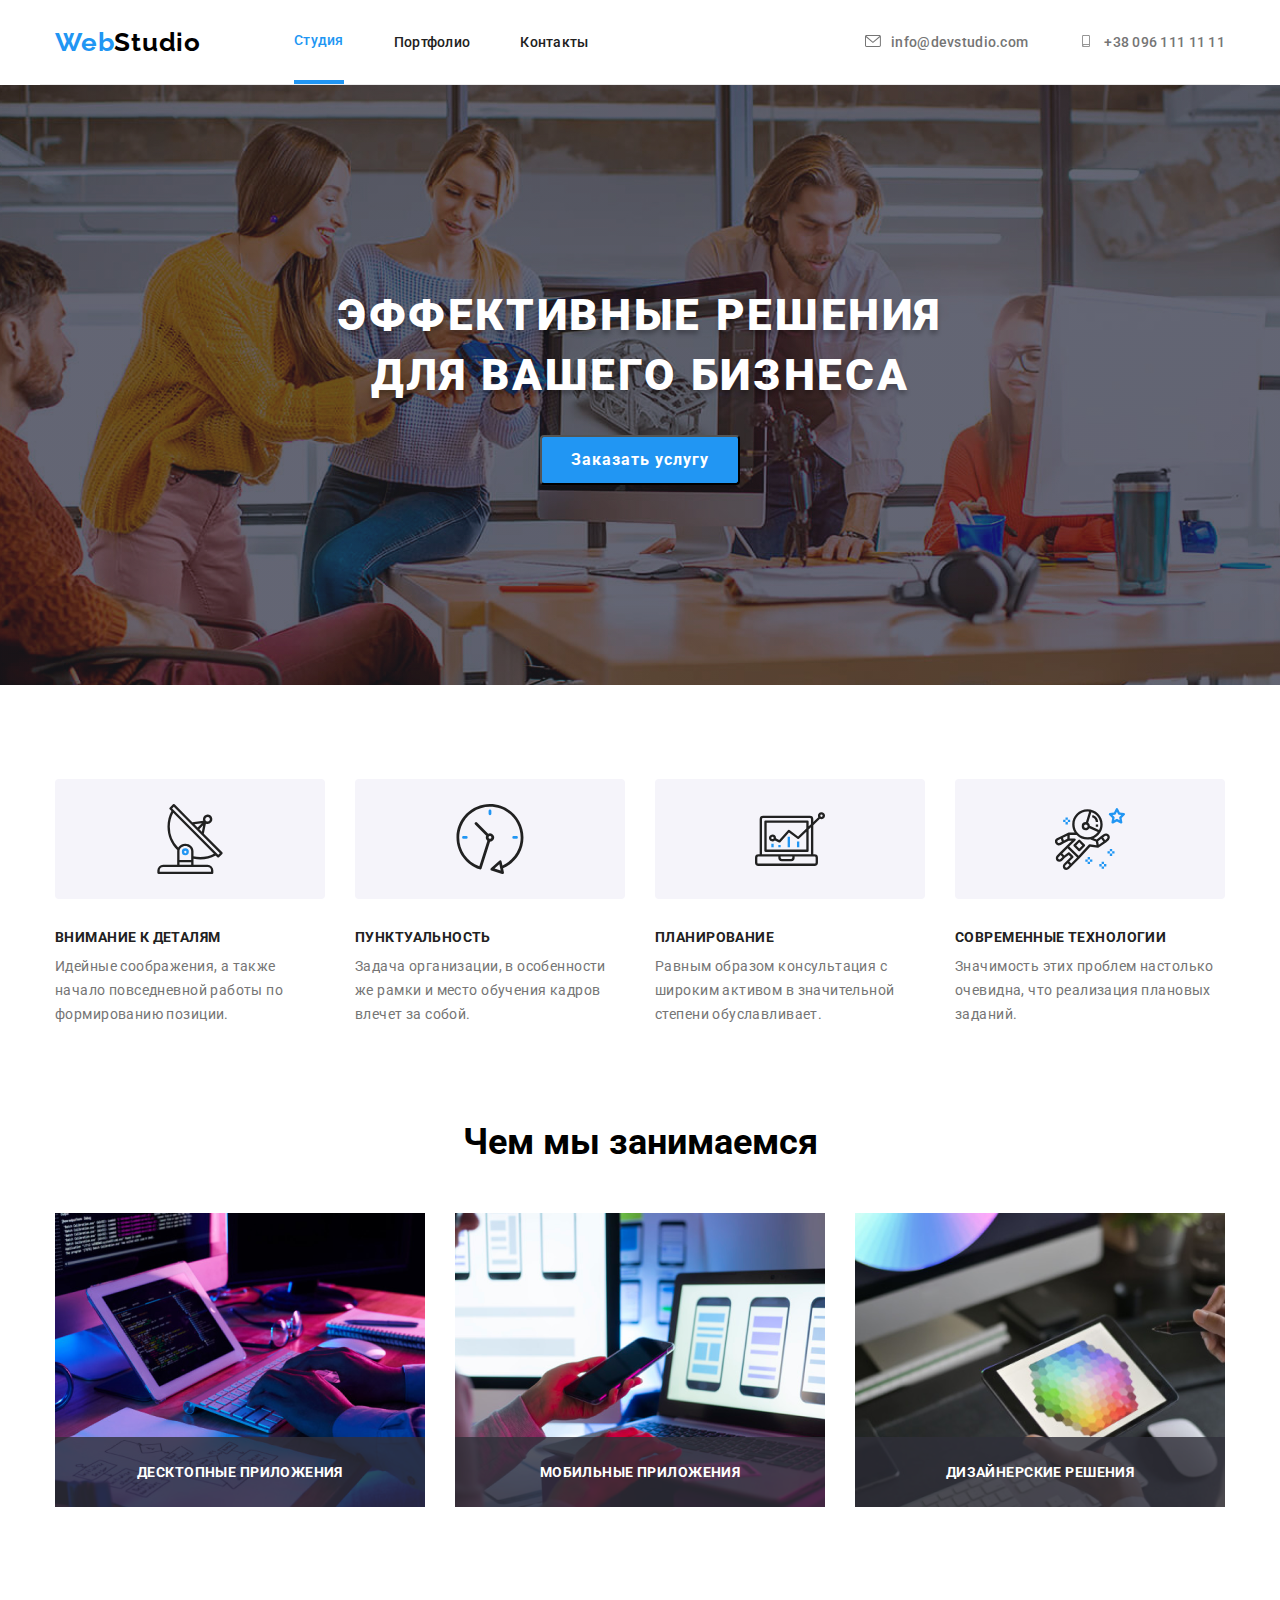
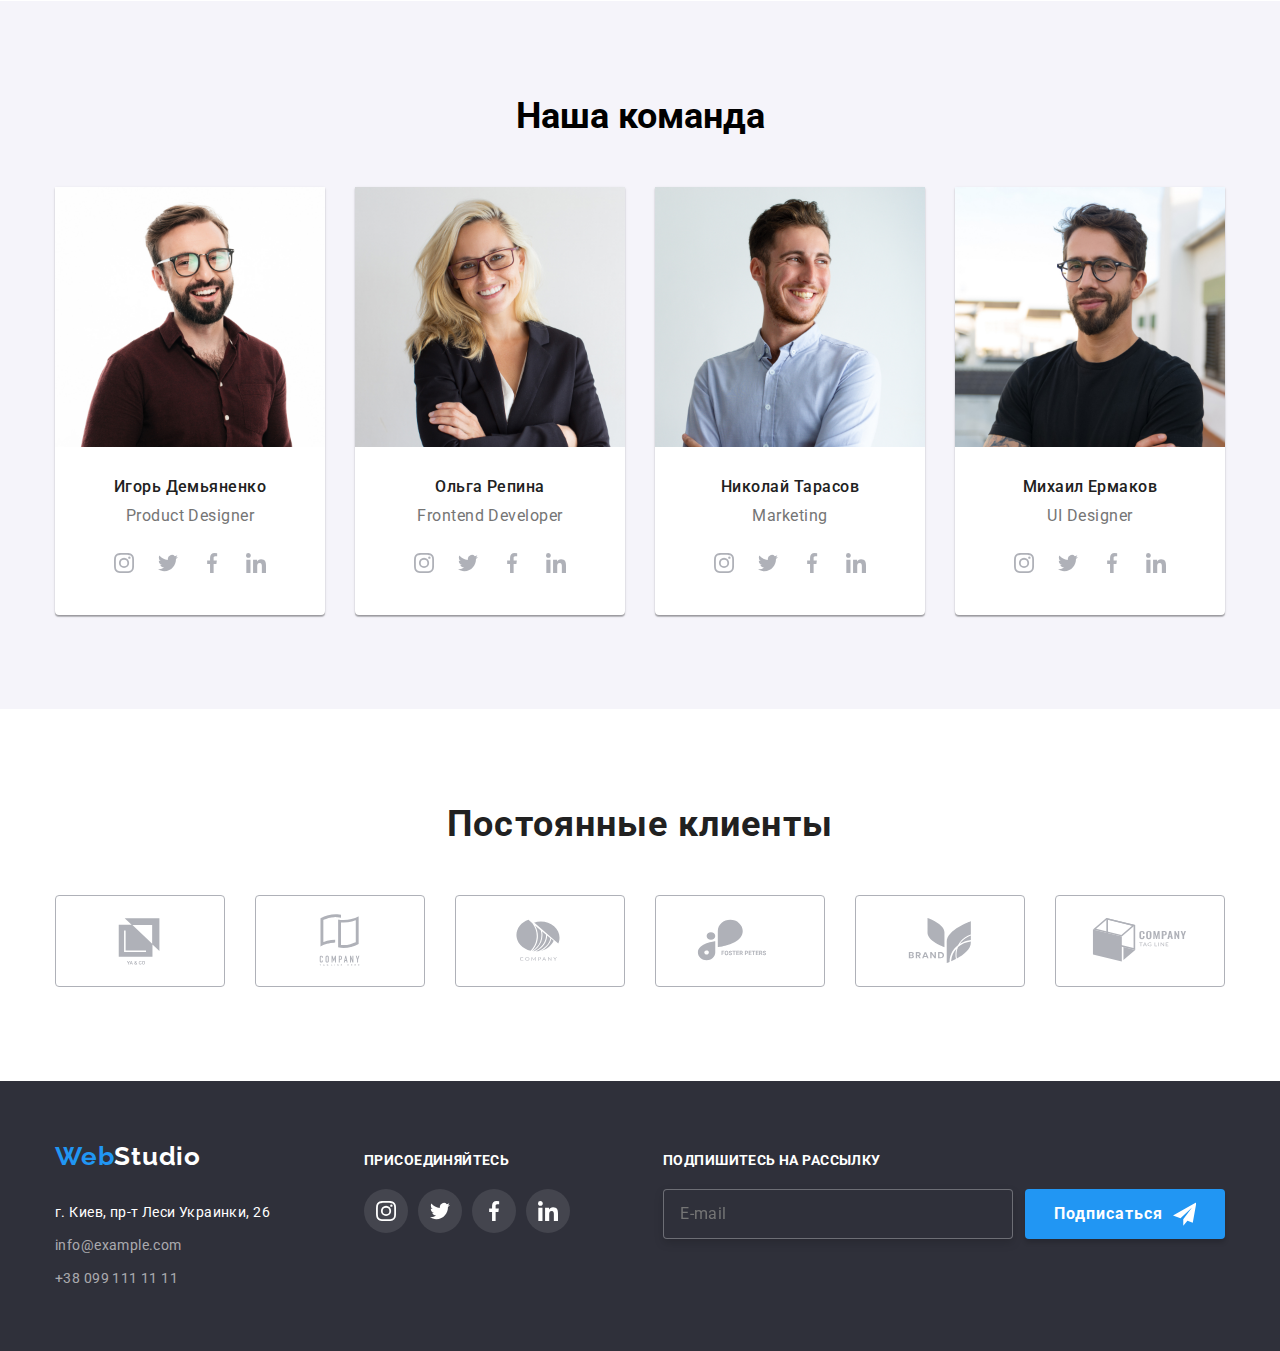
==== index.html @ b068cabe "version 0.9" ====
<!DOCTYPE html>
<html lang="en">
<head>
    <meta charset="UTF-8">
    <meta http-equiv="X-UA-Compatible" content="IE=edge">
    <meta name="viewport" content="width=device-width, initial-scale=1.0" />
    <title>Студия</title>
    <link rel="preconnect" href="https://fonts.googleapis.com">
    <link rel="preconnect" href="https://fonts.gstatic.com" crossorigin>
    <link href="https://fonts.googleapis.com/css2?family=Raleway:wght@700&display=swap" rel="stylesheet">
    <link rel="preconnect" href="https://fonts.googleapis.com">
    <link rel="preconnect" href="https://fonts.gstatic.com" crossorigin>
    <link rel="stylesheet" href="./css/normalize.css">
    <link rel="stylesheet" href="./css/main.min.css">
    <link rel="stylesheet" href="./css/main.min.css.map">
<link rel="preconnect" href="https://fonts.googleapis.com">
<link rel="preconnect" href="https://fonts.gstatic.com" crossorigin>
<link href="https://fonts.googleapis.com/css2?family=Roboto:ital,wght@0,100;0,300;0,400;0,500;0,700;0,900;1,100;1,300;1,400;1,500;1,700;1,900&display=swap" rel="stylesheet">

</head>
<body>
    <header class="header">
                        <div class="container header__container" >
                            <nav class="headermenu">
            <div class="header__logo">
                <a href="./index.html" class="header__logo-link"><span class="header__logo-text">Web</span>Studio</a>
            </div>
            
            <ul class="header__list-item" tabindex="0">
                <li class="header__item header__item-exception"><a href="./index.html" class="header__item-link header__active-page" tabindex="0">Студия</a></li>
                <li class="header__item"><a href="./portfolio.html" class="header__item-link" tabindex="0">Портфолио</a></li>
                <li class="header__item"><a href="" class="header__item-link c1 st" tabindex="0">Контакты</a></li>
            </ul>
        </nav>

        <ul class="header__contact-list">
            <li class="header__mail header__contact-list-item" tabindex="0"><a href="mailto:info@devstudio.com" class="" tabindex="0"><svg class="header__contact-list-item-icon" width="16px"
                height="12px">
                <use href="./images/icons.svg#icon-envelope"></use>
            </svg>info@devstudio.com</a></li>
            <li class="header__telephone header__contact-list-item" tabindex="0"><a href="tel:+380961111111" class="" tabindex="0"><svg class="header__contact-list-item-icon" width="16px" height="12px">
                <use href="./images/icons.svg#icon-smartphone"></use>
            </svg>+38 096 111 11 11</a></li>
        </ul>        
            </div>
    


    </header>
    <main>
        <section class="section-one marg back1">
                         <div class="container">
                        

             <h1 class="section-one__title">Эффективные решения для вашего бизнеса </h1>
            <button type="button" class="section-one__order-button" data-modal-open>Заказать услугу</button>    
            </div>
    
            </div>


        </section>

        <section class="section-two marg">
                            <div class="container">
            
            <ul class="section-two__list-benefits">
                
                <li class="section-two__list-benefits-item">
                    <div class="section-two__list-benefits-item-svg">
                                        <svg class="section-two__list-benefits-item-svg-pref-icon" width="70px" height="70px">
                        <use href="./images/icons.svg#icon-antenna"></use>
                    </svg>    
                    </div>

                    <h3 class="section-two__list-benefits-item-title">Внимание к деталям</h3>
                    <p class="section-two__list-benefits-item-text">Идейные соображения, а также начало повседневной работы по формированию позиции.</p>
                  </li>
                  <li class="section-two__list-benefits-item">
                    <div class="section-two__list-benefits-item-svg">
                                        <svg class="section-two__list-benefits-item-svg-pref-icon" width="70px" height="70px">
                        <use href="./images/icons.svg#icon-clock"></use>
                    </svg>    
                    </div>

                    <h3 class="section-two__list-benefits-item-title">Пунктуальность</h3>
                    <p class="section-two__list-benefits-item-text">
                      Задача организации, в особенности же рамки и место обучения кадров влечет за собой.
                    </p>
                  </li>
                  <li class="section-two__list-benefits-item">
                    <div class="section-two__list-benefits-item-svg">
                                        <svg class="section-two__list-benefits-item-svg-pref-icon" width="70px" height="70px">
                        <use href="./images/icons.svg#icon-diagram"></use>
                    </svg>    
                    </div>

                    <h3 class="section-two__list-benefits-item-title">Планирование</h3>
                    <p class="section-two__list-benefits-item-text">
                      Равным образом консультация с широким активом в значительной степени обуславливает.
                    </p>
                  </li>
                  <li class="section-two__list-benefits-item">
                    <div class="section-two__list-benefits-item-svg">
                                        <svg class="section-two__list-benefits-item-svg-pref-icon" width="70px" height="70px">
                        <use href="./images/icons.svg#icon-astronaut"></use>
                    </svg>    
                    </div>

                    <h3 class="section-two__list-benefits-item-title">Современные технологии</h3>
                    <p class="section-two__list-benefits-item-text">Значимость этих проблем настолько очевидна, что реализация плановых заданий.</p>
                  </li>
            </ul>    
            </div>
                
            </div>

        </section>
        <section class="section-three marg what-we-do">
                         <div class="container">
                         
       <h2 class="section-three__title">Чем мы занимаемся</h2>
                   
             <ul class="section-three__list-image">
                <li class="section-three__list-image-item">
                <img src="images/img7.png" alt="написание кода" class="section-three__list-image-item-image">
                <p class="section-three__list-image-item-signature">Десктопные приложения</p>
                </li>
                <li class="section-three__list-image-item">
                    <img src="images/img3.png" alt="разработка дизайна мобильных приложений" class="section-three__list-image-item-image">
                <p class="section-three__list-image-item-signature">МОБИЛЬНЫЕ ПРИЛОЖЕНИЯ</p>
                </li>
                <li class="section-three__list-image-item">
                    <img src="images/img1.png" alt="работа с изображением" class="section-three__list-image-item-image">
                    <p class="section-three__list-image-item-signature">ДИЗАЙНЕРСКИЕ РЕШЕНИЯ</p>
                </li>
            </ul>   
            </div>
            
    </div>   
            </div>
   

        </section>


        <section class="section-four marg">
                         <div class="container">
                         
            <h2>Наша команда</h2>
            <ul class="section-four__team-list">
            <li class="section-four__team-list-item">
                <div class="section-four__team-list-item-card">
<img src="images/img6.jpg" alt="Игорь Демьяненко" width="270"><h3 class="isk section-four__team-list-item-card-name">Игорь Демьяненко</h3><p class="section-four__team-list-item-card-text">Product Designer</p><div class="section-four__team-list-item-card-social-links">
                <ul class="section-four__team-list-item-card-links">
                    <li class="section-four__team-list-item-card-links-svg">
                        <a class="sli" href="">
                            <svg class="section-four__team-list-item-card-links-icon" width="20px" height="20px">
                                <use href="./images/icons.svg#icon-insta"> </use>
                            </svg>
                        </a>
                    </li>
                    <li class="section-four__team-list-item-card-links-svg">
                        <a class="sli" href=""><svg class="section-four__team-list-item-card-links-icon" width="20px" height="20px">
                                <use href="./images/icons.svg#icon-twitter"> </use>
                            </svg></a>
                    </li>
                    <li class="section-four__team-list-item-card-links-svg">
                        <a class="sli" href=""><svg class="section-four__team-list-item-card-links-icon" width="20px" height="20px">
                                <use href="./images/icons.svg#icon-fb"> </use>
                            </svg></a>
                    </li>
                    <li class="section-four__team-list-item-card-links-svg">
                        <a class="sli" href=""><svg class="section-four__team-list-item-card-links-icon" width="20px" height="20px">
                                <use href="./images/icons.svg#icon-linkd"> </use>
                            </svg></a>
                    </li>
                </ul>
            </div>
                </div>
                </li>
           
               <div class="class1">
                <div class="section-four__team-list-item-card">
                 <li class="section-four__team-list-item">
                    <img src="images/img2.jpg" alt="Ольга Репина" width="270">
                    <h3 class="isk section-four__team-list-item-card-name">Ольга Репина</h3>
                    <p class="section-four__team-list-item-card-text">Frontend Developer</p>
                    <div class="section-four__team-list-item-card-social-links">
                <ul class="section-four__team-list-item-card-links">
                    <li class="section-four__team-list-item-card-links-svg">
                        <a class="sli" href="">
                            <svg class="section-four__team-list-item-card-links-icon" width="20px" height="20px">
                                <use href="./images/icons.svg#icon-insta"> </use>
                            </svg>
                        </a>
                    </li>
                    <li class="section-four__team-list-item-card-links-svg">
                        <a class="sli" href=""><svg class="section-four__team-list-item-card-links-icon" width="20px" height="20px">
                                <use href="./images/icons.svg#icon-twitter"> </use>
                            </svg></a>
                    </li>
                    <li class="section-four__team-list-item-card-links-svg">
                        <a class="sli" href=""><svg class="section-four__team-list-item-card-links-icon" width="20px" height="20px">
                                <use href="./images/icons.svg#icon-fb"> </use>
                            </svg></a>
                    </li>
                    <li class="section-four__team-list-item-card-links-svg">
                        <a class="sli" href=""><svg class="section-four__team-list-item-card-links-icon" width="20px" height="20px">
                                <use href="./images/icons.svg#icon-linkd"> </use>
                            </svg></a>
                    </li>
                </ul>
            </div>
               </div>
               </div>
                
                 </li>
            <li class="section-four__team-list-item">
                <div class="section-four__team-list-item-card">
                <img src="images/img4.jpg" alt="Николай Тарасов" width="270"><h3 class="isk section-four__team-list-item-card-name">Николай Тарасов</h3><p class="section-four__team-list-item-card-text">Marketing</p><div class="section-four__team-list-item-card-social-links">
                <ul class="section-four__team-list-item-card-links">
                    <li class="section-four__team-list-item-card-links-svg">
                        <a class="sli" href="">
                            <svg class="section-four__team-list-item-card-links-icon" width="20px" height="20px">
                                <use href="./images/icons.svg#icon-insta"> </use>
                            </svg>
                        </a>
                    </li>
                    <li class="section-four__team-list-item-card-links-svg">
                        <a class="sli" href=""><svg class="section-four__team-list-item-card-links-icon" width="20px" height="20px">
                                <use href="./images/icons.svg#icon-twitter"> </use>
                            </svg></a>
                    </li>
                    <li class="section-four__team-list-item-card-links-svg">
                        <a class="sli" href=""><svg class="section-four__team-list-item-card-links-icon" width="20px" height="20px">
                                <use href="./images/icons.svg#icon-fb"> </use>
                            </svg></a>
                    </li>
                    <li class="section-four__team-list-item-card-links-svg">
                        <a class="sli" href=""><svg class="section-four__team-list-item-card-links-icon" width="20px" height="20px">
                                <use href="./images/icons.svg#icon-linkd"> </use>
                            </svg></a>
                    </li>
                </ul>
            </div>    
                </div>
                </li>
            <li class="section-four__team-list-item">
                <div class="section-four__team-list-item-card">
<img src="images/img5.jpg" alt="Михаил Ермаков" width="270"><h3 class="isk section-four__team-list-item-card-name">Михаил Ермаков</h3><p class="section-four__team-list-item-card-text">UI Designer</p><div class="section-four__team-list-item-card-social-links">
                <ul class="section-four__team-list-item-card-links">
                    <li class="section-four__team-list-item-card-links-svg">
                        <a class="sli" href="">
                            <svg class="section-four__team-list-item-card-links-icon" width="20px" height="20px">
                                <use href="./images/icons.svg#icon-insta"> </use>
                            </svg>
                        </a>
                    </li>
                    <li class="section-four__team-list-item-card-links-svg">
                        <a class="sli" href="" ><svg class="section-four__team-list-item-card-links-icon" width="20px" height="20px">
                                <use href="./images/icons.svg#icon-twitter"> </use>
                            </svg></a>
                    </li>
                    <li class="section-four__team-list-item-card-links-svg">
                        <a class="sli" href=""><svg class="section-four__team-list-item-card-links-icon" width="20px" height="20px">
                                <use href="./images/icons.svg#icon-fb"> </use>
                            </svg></a>
                    </li>
                    <li class="section-four__team-list-item-card-links-svg">
                        <a class="sli" href=""><svg class="section-four__team-list-item-card-links-icon" width="20px" height="20px">
                                <use href="./images/icons.svg#icon-linkd"> </use>
                            </svg></a>
                    </li>
                </ul>
            </div></li> 
            </ul>    
            </div>
               
                </div>
                
            </div>
   

        </section>

        <section class="section-five marg">
            <div class="container">
                <h2 class="section-five__title">Постоянные клиенты</h2>
                
                <ul class="section-five__clients-list">
                    <li class="section-five__clients-list-item">
                        <a class="section-five__clients-list-item-company-link" href=""><svg class="section-five__clients-list-item-company-link-icon-client" width="106px" height="60px">
                                <use href="./images/icons.svg#icon-client-1"></use>
                            </svg></a>
                    </li>
                    <li class="section-five__clients-list-item">
                        <a class="section-five__clients-list-item-company-link" href=""><svg class="section-five__clients-list-item-company-link-icon-client" width="106px" height="60px">
                                <use href="./images/icons.svg#icon-client-2"></use>
                            </svg></a>
                    </li>
                    <li class="section-five__clients-list-item">
                        <a class="section-five__clients-list-item-company-link" href=""><svg class="section-five__clients-list-item-company-link-icon-client" width="106px" height="60px">
                                <use href="./images/icons.svg#icon-client-3"></use>
                            </svg></a>
                    </li>
                    <li class="section-five__clients-list-item">
                        <a class="section-five__clients-list-item-company-link" href=""><svg class="section-five__clients-list-item-company-link-icon-client" width="106px" height="60px">
                                <use href="./images/icons.svg#icon-client-4"></use>
                            </svg></a>
                    </li>
                    <li class="section-five__clients-list-item">
                        <a class="section-five__clients-list-item-company-link" href=""><svg class="section-five__clients-list-item-company-link-icon-client" width="106px" height="60px">
                                <use href="./images/icons.svg#icon-client-5"></use>
                            </svg></a>
                    </li>
                    <li class="section-five__clients-list-item">
                        <a class="section-five__clients-list-item-company-link" href=""><svg class="section-five__clients-list-item-company-link-icon-client" width="106px" height="60px">
                                <use href="./images/icons.svg#icon-client-6"></use>
                            </svg></a>
                    </li>
                </ul>
            </div>
   
                </div>
                
        </section>
        
    </main>

    <footer class="footer">
        
        <div  class="container fk1">
            <div class="footer__all-content">
              
              
                    <div class="footer__content">
                        <div class="footer__level-controller">
                         <div>
                         <a href="./index.html" class="footer__logo-link"><span class="footer__logo-text">Web</span><span class="footer__logo-text-two-partition">Studio</span></a>
        <address class="footer__contacts">
                 <p class="footer__contacts-location">г. Киев, пр-т Леси Украинки, 26</p>
        <a href="mailto:info@example.com" class="footer__contacts-link">info@example.com</a>
        <a href="tel:+38 099 111 11 11" class="footer__contacts-link">+38 099 111 11 11</a>   
        </address>      
                        </div>
                 
                   
                     <div class="footer__social">
                <h2 class="footer__social-title">присоединяйтесь</h2>
                <ul class="footer__social-links">
                    <li class="footer__social-links-item">
                        <a class="footer__social-links-item-link" href="">
                            <svg class="footer__social-links-item-link-icon" width="20px" height="20px">
                                <use href="./images/icons.svg#icon-insta"> </use>
                            </svg>
                        </a>
                    </li>
                    <li class="footer__social-links-item">
                        <a class="footer__social-links-item-link" href=""><svg class="footer__social-links-item-link-icon" width="20px" height="20px">
                                <use href="./images/icons.svg#icon-twitter"> </use>
                            </svg></a>
                    </li>
                    <li class="footer__social-links-item">
                        <a class="footer__social-links-item-link" href=""><svg class="footer__social-links-item-link-icon" width="20px" height="20px">
                                <use href="./images/icons.svg#icon-fb"> </use>
                            </svg></a>
                    </li>
                    <li class="footer__social-links-item">
                        <a class="footer__social-links-item-link" href=""><svg class="footer__social-links-item-link-icon" width="20px" height="20px">
                                <use href="./images/icons.svg#icon-linkd"> </use>
                            </svg></a>
                    </li>
                </ul>   
                        </div>
                        
            </div>
           
                
                            
            </div>    
            </div>

            
        
            <div class="footer__subscribe">
                <h2 class="footer__subscribe-title">Подпишитесь на рассылку</h2>
                <ul>
                    <li class="footer__subscribe-item">
                        <form class="footer__subscribe-item-form">
                            <label class="footer__subscribe-item-label" for="subscribe-e-mail"></label>
                            <input class="footer__subscribe-item-input" type="email" name="subscribe-e-mail" id="subscribe-e-mail"
                                placeholder="E-mail">
                            <button class="footer__subscribe-item-button" type="submit">Подписаться
                                <svg class="footer__subscribe-item-button-svg"><use href="./images/icons.svg#icon-send"> </use> </svg>
                            </button>
                        </form>
                    </li>
                </ul>
            </div>
        </div>
    </footer>
        </div>    

    </footer>

    <div class="backdrop is-hidden" data-modal>
        <div class="modal">
            <button class="modal__close-button" type="button" data-modal-close>
            <div class="modal_circle">            
                   <svg class="modal__close-button-svg"><use href="./images/icons.svg#icon-close"></use></svg>
            </div></button>
            <h2 class="modal__title">Оставьте свои данные, мы вам перезвоним</h2>
            <form class="modal__form" autocomplete="on">
                <div class="modal__form-field">
                    <label for="name" class="modal__form-field-form-label">Имя</label>
                    <div class="modal__position">
                        <input type="text" id="name" class="modal__form-field-form-input">
                        <svg class="modal__form-field-icon" width="18px" height="18px">
                            <use href="./images/icons.svg#icon-person"></use>
                        </svg>
                    </div>
                </div>
                <div class="modal__form-field">
                    <label for="tel" class="modal__form-field-form-label">Телефон</label>
                    <div class="modal__position">
                        <input type="tel" id="tel" class="modal__form-field-form-input">
                        <svg class="modal__form-field-icon" width="18px" height="18px">
                            <use href="./images/icons.svg#icon-phone"></use>
                        </svg>
                    </div>
                </div>
                <div class="modal__form-field">
                    <label for="email" class="modal__form-field-form-label">Почта</label>
                    <div class="modal__position">
                        <input type="email" id="email" class="modal__form-field-form-input">
                        <svg class="modal__form-field-icon" width="18px" height="18px">
                            <use href="./images/icons.svg#icon-email"></use>
                        </svg>
                    </div>
                </div>
                <div class="modal__form-textarea">
                    <label for="comment" class="modal__form-field-form-label">Комментарий</label>
                    <textarea class="textarea-input" name="comment" id="comment" placeholder="Введите текст"></textarea>
                </div>
                <div class="modal__form-textarea-policy">
                    <label for="policy" class="modal__form-textarea-policy-input">
                        <div class="modal__form-textarea-check-control">
                            <input type="checkbox" id="policy" class="modal__form-textarea-checkbox">
                            <svg width="16" height="15" class="modal__form-textarea-policy-icon" aria-hidden="true">
                                <use href="./images/icons.svg#icon-check"></use>
                            </svg>
                        </div>
                        <p class="modal__terms">Соглашаюсь с рассылкой и принимаю <a class="modal__terms-link" href="">Условия
                                договора</a></p>
                    </label>
                    
                </div>
                <button class="modal__button-submit" type="submit">Отправить</button>
            </form>
        </div>
    </div>
    <script src="./js/modal.js"></script>
</body>
</html>
---- css/main.min.css ----
html{box-sizing:border-box}*{box-sizing:inherit}*::after,*::before{box-sizing:inherit}h1,h2,h3,h4,h5,h6,p{margin:0}ul{list-style:none;padding-left:0;margin:0}a{text-decoration:none;color:inherit}img{display:block;max-width:100%;height:auto}address{font-style:normal}:root{--bg-body:#fff;--font-title:#212121;--accent:#2196f3;--font-p:#757575;--header-border:#ececec;--bg-order:#c4c4c4;--font-order:#fff;--font-active-button:#fff;--bg-hover-buton-order:#188ce8;--bg-our-team:#f5f4fa;--bg-footer:#2f303a;--footer-text:#fff;--footer-contacts:rgba(255, 255, 255, 0.6);--bg-button:#f5f4fa;--border-card:#eeeeee;--social-icon:#afb1b8;--backdrop:rgba(0, 0, 0, 0.2);--card-overlay:rgba(33, 150, 243, 0.9);--border-input:rgba(33, 33, 33, 0.2)}:root{--bg-body:#fff;--font-title:#212121;--accent:#2196f3;--font-p:#757575;--header-border:#ececec;--bg-order:#c4c4c4;--font-order:#fff;--font-active-button:#fff;--bg-hover-buton-order:#188ce8;--bg-our-team:#f5f4fa;--bg-footer:#2f303a;--footer-text:#fff;--footer-contacts:rgba(255, 255, 255, 0.6);--bg-button:#f5f4fa;--border-card:#eeeeee;--social-icon:#afb1b8}.header__item{font-family:"Roboto";font-style:normal;font-weight:500;font-size:14px;line-height:1.143;letter-spacing:.02em;color:#212121;text-decoration:none}.header__logo-text,.footer__logo-text{font-family:"Raleway";font-style:normal;font-weight:700;font-size:26px;line-height:1.192;letter-spacing:.03em;color:#2196f3;text-decoration:none}.header__item-link,.header__list-item{font-family:"Roboto";font-style:normal;font-weight:500;font-size:14px;line-height:1.143;letter-spacing:.02em;color:#212121;text-decoration:none;display:flex;justify-content:space-between;margin:0;padding:0;transition:color 250ms cubic-bezier(0.4, 0, 0.2, 1)}.header__item-link:hover,.header__item-link:hover,.header__item-link .-link:focus,.header__list-item:hover,.header__list-item:hover,.header__list-item .-link:focus{font-family:"Roboto";font-style:normal;font-weight:500;font-size:14px;line-height:1.143;letter-spacing:.02em;color:#2196f3}.header__mail{font-family:"Roboto";font-style:normal;font-weight:500;font-size:14px;line-height:1.143;letter-spacing:.02em;color:#757575;transition:color 250ms cubic-bezier(0.4, 0, 0.2, 1)}.header__mail:hover,.header__mail:focus{font-family:"Roboto";font-style:normal;font-weight:500;font-size:14px;line-height:16px;letter-spacing:.02em;color:#2196f3;fill:#2196f3}.header__telephone{font-family:"Roboto";font-style:normal;font-weight:500;font-size:14px;line-height:1.143;letter-spacing:.02em;color:#757575;transition:color 250ms cubic-bezier(0.4, 0, 0.2, 1)}.header__telephone:hover,.header__telephone:focus{font-family:"Roboto";font-style:normal;font-weight:500;font-size:14px;line-height:16px;letter-spacing:.02em;color:#2196f3;fill:#2196f3}.header__mail:hover,.header__mail:focus{font-family:"Roboto";font-style:normal;font-weight:500;font-size:14px;line-height:1.143;letter-spacing:.02em;color:#2196f3;fill:#2196f3}.header__telephone:hover{font-family:"Roboto";font-style:normal;font-weight:500;font-size:14px;line-height:1.143;letter-spacing:.02em;color:#2196f3;fill:#2196f3}.header__mail:hover .header__contact-list-item-icon,.header__telephone:hover .header__contact-list-item-icon,.header__mail:focus .header__contact-list-item-icon{fill:#2196f3}.header__telephone:focus{font-family:"Roboto";font-style:normal;font-weight:500;font-size:14px;line-height:1.143;letter-spacing:.02em;color:#2196f3;fill:#2196f3}.header__telephone:focus .header__contact-list-item-icon{fill:#2196f3}.header__contact-list-item{font-family:"Roboto";font-style:normal;font-weight:500;font-size:14px;line-height:1.143;letter-spacing:.02em;color:#757575;text-decoration:none;transition:color 250ms cubic-bezier(0.4, 0, 0.2, 1)}.header__contact-list-item:hover,.header__contact-list-item:focus{font-family:"Roboto";font-style:normal;font-weight:500;font-size:14px;line-height:16px;letter-spacing:.02em;color:#2196f3}.header__logo{display:inline}.header__logo-link,.footer__logo-link{color:#000;text-decoration:none;font-family:"Raleway";font-style:normal;font-weight:700;font-size:26px;line-height:1.19;letter-spacing:.03em;margin-right:93px}.header__logo,nav{display:flex;align-items:center}header{margin:0 auto}.header__item:not(.header__item-exception),.header__contact-list-item:not(.header__mail){margin-left:50px}.header__contact-list{display:flex;flex-direction:row}.header__container{display:flex;align-items:center;border-bottom:solid 1px #ececec}.header__contact-list-item-icon{margin-right:10px;fill:var(--font-p)}.borderheader{border-bottom:1px solid #ececec}.header__active-page{color:#2196f3;border-bottom:4px solid #2196f3}.header__active-page::after{border-bottom:4px solid #2196f3}.header__list-item .header__item-link{display:block;padding-bottom:32px;padding-top:32px}.section-one__title{font-family:"Roboto";font-style:normal;font-weight:900;font-size:44px;line-height:1.364;text-align:center;letter-spacing:.06em;text-transform:uppercase;color:#fff;text-shadow:0px 4px 4px rgba(0,0,0,.25);width:696px}.section-one__order-button{background:#2196f3;box-shadow:0px 4px 4px rgba(0,0,0,.15);border-radius:4px;font-family:"Roboto";font-style:normal;font-weight:700;font-size:16px;line-height:1.875;width:200px;height:50px;text-align:center;align-items:center;letter-spacing:.06em;color:#fff;flex-direction:row}.section-one{align-items:center;text-align:center}.section-one{display:flex;flex-direction:column;justify-content:center}.section-one{padding-top:200px;padding-bottom:200px}.section-one{margin-left:auto;margin-right:auto}.section-one__title{margin-bottom:30px}.section-two__list-benefits-item-text{font-family:"Roboto";font-style:normal;font-weight:400;font-size:14px;line-height:1.714;letter-spacing:.03em;color:#757575;padding-top:10px}.section-two__list-benefits{display:flex}.section-two__list-benefits-item-title{font-family:"Roboto";font-style:normal;font-weight:700;font-size:14px;line-height:16px;letter-spacing:.03em;text-transform:uppercase;color:#212121}.section-two{margin:0;padding-top:94px}.section-two__list-benefits-item-svg{display:flex;justify-content:center;align-items:center;width:270px;height:120px;margin-bottom:30px;background:#f5f4fa;border-radius:4px}.section-two__list-benefits-item{padding-right:30px}.section-three__list-image{display:flex;flex-direction:row;justify-content:center}.section-three__list-image-item{position:relative}.section-three__list-image{gap:30px}.what-we-do .section-three__list-image-item-signature{width:100%;position:absolute;left:0;bottom:0px;padding-top:27px;padding-bottom:27px;font-weight:700;letter-spacing:.03em;text-transform:uppercase;color:var(--bg-body);background:rgba(47,48,58,.8);font-family:"Roboto";font-style:normal;font-weight:700;font-size:14px;line-height:16px;text-align:center;letter-spacing:.03em;text-transform:uppercase;color:#fff}.section-four__team-list-item-card-text{font-family:"Roboto";font-style:normal;font-weight:400;font-size:16px;line-height:1.1875;letter-spacing:.03em;color:#757575}.section-four__team-list-item-card-text{text-align:center}.section-four__team-list{display:flex;flex-direction:row;justify-content:space-between}.section-four__team-list-item-card-social-links{padding-left:32px;padding-right:32px;margin-left:auto;margin-right:auto;padding-bottom:30px}.section-four__team-list-item-card-social-links .section-four__team-list-item-card-links{display:flex;padding:0;justify-content:center}.section-four__team-list-item-card-social-links .svg:not(:last-child){margin-right:10px}.sli{display:flex;justify-content:center;align-items:center;width:44px;height:44px;fill:#afb1b8;transition:background-color 250ms cubic-bezier(0.4, 0, 0.2, 1),border-radius 250ms cubic-bezier(0.4, 0, 0.2, 1)}.sli:hover,.sli:focus{border-radius:50%;background-color:var(--accent)}.sli:hover .section-four__team-list-item-card-links-icon,.sli:focus .section-four__team-list-item-card-links-icon{fill:var(--bg-body);transition:fill 250ms cubic-bezier(0.4, 0, 0.2, 1),border 250ms cubic-bezier(0.4, 0, 0.2, 1)}.footer__social-links-item-link{display:flex;justify-content:center;align-items:center;width:44px;height:44px;border:0;border-radius:50%;background-color:rgba(255,255,255,.1);display:flex;justify-content:center;align-items:center;width:44px;height:44px;border:0;border-radius:50%;background-color:rgba(255,255,255,.1);transition:background-color 250ms cubic-bezier(0.4, 0, 0.2, 1)}.footer__social-links-item-link .section-four__team-list-item-card-links-icon{fill:var(--footer-text)}.section-four__team-list-item-card{background:#fff;box-shadow:0px 1px 3px rgba(0,0,0,.12),0px 1px 1px rgba(0,0,0,.14),0px 2px 1px rgba(0,0,0,.2);border-radius:0px 0px 4px 4px}.section-four__team-list-item-card-text{padding-top:10px;padding-bottom:16px}.section-four__team-list-item-card-name{padding-top:30px}.section-four{background:#f5f4fa}.section-four{padding-top:94px;padding-bottom:94px}.footer__subscribe-item-button{display:flex;align-items:center;justify-content:center;height:50px;padding:10px 29px;border:0;box-shadow:0px 4px 4px rgba(0,0,0,.15);border-radius:4px;background-color:var(--accent);color:var(--footer-text);font-weight:700;font-size:16px;line-height:1.88;text-align:center;letter-spacing:.06em;font-family:"Roboto";font-style:normal;font-weight:700;font-size:16px;line-height:30px;width:200px}.footer__subscribe-item-button .section-four__team-list-item-card-links-icon{fill:var(--footer-text);margin-left:10px}.section-five__clients-list-item:not(:last-child){margin-right:30px}.section-five__clients-list{display:flex;justify-content:center;align-items:center}.section-five__clients-list-item-company-link{display:flex;justify-content:center;align-items:center;width:170px;height:92px;border:1px solid var(--social-icon);border-radius:4px;cursor:pointer;transition:border-color 250ms cubic-bezier(0.4, 0, 0.2, 1)}.section-five__clients-list-item-company-link:hover,.section-five__clients-list-item-company-link:focus{border-color:var(--accent)}.section-five__clients-list-item-company-link:hover .section-five__clients-list-item-company-link-icon-client,.section-five__clients-list-item-company-link:focus .section-five__clients-list-item-company-link-icon-client{fill:var(--accent);transition:fill 250ms cubic-bezier(0.4, 0, 0.2, 1)}.section-five__clients-list-item-company-link-icon-client{fill:var(--social-icon)}.section-five__title{font-family:"Roboto";font-style:normal;font-weight:700;font-size:36px;line-height:42px;text-align:center;letter-spacing:.03em;color:#212121}.section-six__button-list-item{background:#f5f4fa;border-radius:4px;font-family:"Roboto";font-style:normal;font-weight:500;font-size:16px;line-height:1.625;text-align:center;letter-spacing:.03em;color:#212121;margin-left:8px;padding-top:6px;padding-bottom:6px;padding-left:22px;padding-right:22px;border:0;transition:background-color 250ms cubic-bezier(0.4, 0, 0.2, 1)}.section-six__button-list{margin-bottom:50px}.section-six__button-list-item:hover,.section-six__button-list-item:focus{background:#2196f3;box-shadow:0px 3px 1px rgba(0,0,0,.1),0px 1px 2px rgba(0,0,0,.08),0px 2px 2px rgba(0,0,0,.12);border-radius:4px;font-family:"Roboto";font-style:normal;font-weight:500;font-size:16px;line-height:1.625;text-align:center;letter-spacing:.03em;color:#fff;border:0}.section-six__images-container-content-list-card-item-box-text{color:#000}.section-six__images-container-content-list-card-item-box-text{font-family:"Roboto";font-style:normal;font-weight:700;font-size:18px;line-height:2;letter-spacing:.06em;color:#212121}.section-six__images-container-content-list-card-item-box-text-two{font-family:"Roboto";font-style:normal;font-weight:400;font-size:16px;line-height:1.875;letter-spacing:.03em;color:#757575}.section-six__button-list-item{padding-left:18px}.section-six__images-container-content-list-card{display:flex;flex-direction:row;justify-content:center;flex-wrap:wrap;gap:30px}.section-six__images-container-content-list-card-item{border:1px solid #eee;height:404px;width:370px}.section-six__images-container-content-list-card-item:hover{box-shadow:0px 1px 1px rgba(0,0,0,.12),0px 4px 4px rgba(0,0,0,.06),1px 4px 6px rgba(0,0,0,.16)}.section-six__images-container-content-list-card-item-box{padding-left:24px;padding-right:24px;padding-top:20px;padding-bottom:20px}.section-six__images-container-content-list-card-item-overlay{position:relative;overflow:hidden}.section-six__images-container-content-list-card-item-overlay-text{position:absolute;top:101%;left:0;width:100%;padding:63px 24px;font-weight:400;font-size:18px;line-height:1.55;letter-spacing:.03em;text-align:left;color:var(--bg-body);background-color:var(--card-overlay);transition:transform 250ms cubic-bezier(0.4, 0, 0.2, 1) 0ms}.section-six__images-container-content-list-card-item:hover .section-six__images-container-content-list-card-item-overlay-text{top:0%;background:rgba(33,150,243,.9);left:0;width:100%;padding:63px 24px;font-weight:400;font-size:18px;line-height:1.55;letter-spacing:.03em;text-align:left;color:var(--bg-body);transition:top 250ms cubic-bezier(0.4, 0, 0.2, 1) 0ms;position:absolute;font-family:"Roboto";font-style:normal;font-weight:400;font-size:18px;line-height:28px;letter-spacing:.03em;color:#fff}.section-six__images-container-content-list-card-item .section-six__images-container-content-list-card-item-overlay-text{background:rgba(33,150,243,.9);width:100%;padding:63px 24px;font-weight:400;font-size:18px;line-height:1.55;letter-spacing:.03em;text-align:left;color:var(--bg-body);transition:top 250ms cubic-bezier(0.4, 0, 0.2, 1) 0ms;position:absolute;font-family:"Roboto";font-style:normal;font-weight:400;font-size:18px;line-height:28px;letter-spacing:.03em;color:#fff}.section-six{margin-top:94px;margin-bottom:94px}.title,.footer__subscribe-title{font-family:"Roboto";font-style:normal;font-weight:700;font-size:36px;line-height:1.167;letter-spacing:.03em;color:#212121}footer{background:#2f303a}.footer__contacts-link{font-family:"Roboto";font-style:normal;font-weight:400;font-size:14px;line-height:1.714;text-decoration:none;letter-spacing:.03em;color:rgba(255,255,255,.6)}.footer__contacts-location{font-family:"Roboto";font-style:normal;font-weight:400;font-size:14px;line-height:1.714;letter-spacing:.03em;color:#fff}.footer__logo-text-two-partition{color:#fff}footer{padding-top:60px;padding-bottom:60px}.footer__contacts{display:flex;flex-direction:column;padding-top:9px}.footer .title .footer__subscribe-title{margin-bottom:20px;font-size:14px;font-weight:700;line-height:1.14;letter-spacing:.03em;text-transform:uppercase;color:var(--footer-text)}.footer__social{padding-top:12px}.footer__social-links{display:flex;justify-content:center;align-items:center}.footer__social .footer__social-links-item{width:44px;height:44px}.footer__social .footer__social-links-item:not(:last-child){margin-right:10px}.footer__social .footer__social-links-item-link:focus,.footer__social .footer__social-links-item-link:hover{background-color:var(--accent);transition:background-color 250ms cubic-bezier(0.4, 0, 0.2, 1)}footer{display:flex}.footer .footer__social-title{margin-bottom:20px;font-size:14px;font-weight:700;line-height:1.14;letter-spacing:.03em;text-transform:uppercase;color:var(--footer-text);display:flex;justify-content:left}.title,.footer__subscribe-title{margin-bottom:20px;font-size:14px;font-weight:700;line-height:1.14;letter-spacing:.03em;text-transform:uppercase;color:var(--footer-text);font-size:14px}.fk1,.footer__level-controller{display:flex;align-items:baseline}footer{display:flex}.footer__contacts{max-width:231px}.ulfooter{display:flex}.title,.footer__subscribe-title{margin-bottom:20px;padding:0}.footer__social{margin-left:70px}.footer__contacts-location{margin-top:20px}.footer__contacts-link{margin-top:9px}.footer__subscribe{flex-grow:1;padding-top:12px}.footer__subscribe-item{width:100%}.footer__subscribe-item-form{display:flex;justify-content:right;align-items:center}.footer__subscribe-item .footer__subscribe-item-input{height:50px;width:100%;margin-right:12px;padding-left:16px;padding-top:15px;padding-bottom:15px;border:1px solid rgba(255,255,255,.3);filter:drop-shadow(0px 4px 4px rgba(0, 0, 0, 0.15));border-radius:4px;background-color:var(--bg-footer);color:var(--footer-text)}.footer__subscribe-item-input{margin-left:93px;font-family:"Roboto";font-style:normal;font-weight:400;font-size:16px;line-height:20px;display:flex;align-items:center;letter-spacing:.03em;color:rgba(255,255,255,.6);width:358px}.footer__subscribe-title{margin-left:93px}.footer__social-links-item-link-icon{fill:var(--footer-text)}.footer__subscribe-item-button-svg{fill:var(--footer-text);margin-left:10px}.eff{font-family:"Roboto";font-style:normal;font-weight:900;font-size:44px;line-height:1.364;text-align:center;letter-spacing:.06em;text-transform:uppercase;color:#fff;text-shadow:0px 4px 4px rgba(0,0,0,.25)}.back1{background-image:linear-gradient(to right, rgba(47, 48, 58, 0.4), rgba(47, 48, 58, 0.4)),url("../img/back.jpg");max-width:1600px;background-repeat:no-repeat;background-position:center;background-size:cover}h3{font-family:"Roboto";font-style:normal;font-weight:500;font-size:16px;line-height:1.1875;letter-spacing:.03em;color:#212121}h3:not(.isk){text-transform:uppercase}h2:not(.title,.footer__subscribe-title,.modal__title){font-family:"Roboto";font-style:normal;font-weight:700;font-size:36px;line-height:1.167;text-align:center}ul{list-style-type:none}.WebStudio2{color:#000;font-family:"Raleway";font-style:normal;font-weight:700;font-size:26px;line-height:1.192;letter-spacing:.03em;text-decoration:none}.WebS{display:flex;flex-direction:row}ul:not(.isk,.section-three__list-image,.section-four__team-list,.section-six__images-container-content-list-card,.section-two__list-benefits){display:flex;align-items:center}.isk{display:flex;justify-content:center}.notlipo{border:1px solid #eee;height:404px;width:370px;transition:box-shadow 250ms cubic-bezier(0.4, 0, 0.2, 1),border 250ms cubic-bezier(0.4, 0, 0.2, 1)}.notlipo:hover,.notlipo:focus{box-shadow:0px 1px 1px rgba(0,0,0,.12),0px 4px 4px rgba(0,0,0,.06),1px 4px 6px rgba(0,0,0,.16);border:1px solid #eee;height:404px;width:370px}.marg:not(.section-two,.section-one){margin:0;padding-top:94px;padding-bottom:94px;text-align:center}nav{margin-right:auto}.class1{justify-content:center}.container:not(.fk1){max-width:1200px;padding-right:15px;padding-left:15px;margin:0 auto}.fk1{width:1200px;padding-right:15px;padding-left:15px;margin:0 auto}h2{margin-bottom:50px}.sectionportfolio{padding-top:94px;padding-bottom:94px}.backdrop{width:100%;height:100%;background:rgba(0,0,0,.2);position:fixed;top:0;left:0;z-index:20;transition:250ms cubic-bezier(0.4, 0, 0.2, 1) 0ms}.modal{position:absolute;left:50%;top:50%;transform:translate(-50%, -50%);width:528px;min-height:581px;background:#fff;box-shadow:0px 1px 3px rgba(0,0,0,.12),0px 1px 1px rgba(0,0,0,.14),0px 2px 1px rgba(0,0,0,.2);border-radius:4px;align-items:center}.modal__close-button{position:absolute;top:8px;right:8px;background-color:rgba(0,0,0,0);border:none}.modal__close-button:hover{cursor:pointer}.modal__close-icon{fill:#2196f3}.modal_circle{border:1px solid rgba(0,0,0,.1);border-radius:50%;padding:10px;width:30px;height:30px;background-position:center;margin:0 auto;display:flex;justify-content:center;align-items:center}.modal__close-button-svg{width:11px;height:11px;position:absolute;fill:#000}.modal__close-button-svg:hover{fill:#2196f3}.backdrop{position:fixed;top:0;left:0;width:100%;height:100%;opacity:1;background-color:var(--backdrop);transition:opacity 250ms cubic-bezier(0.4, 0, 0.2, 1) 0ms,visibility 250ms cubic-bezier(0.4, 0, 0.2, 1)}.is-hidden{opacity:0;visibility:hidden;pointer-events:none}.modal{position:absolute;top:50%;left:50%;align-items:center;transform:translate(-50%, -50%);width:528px;height:581px;background-color:var(--bg-body);box-shadow:0px 1px 3px rgba(0,0,0,.12),0px 1px 1px rgba(0,0,0,.14),0px 2px 1px rgba(0,0,0,.2);border-radius:4px}.close{position:absolute;top:8px;right:8px;width:30px;height:30px;display:flex;justify-content:center;align-items:center;border:1px solid rgba(0,0,0,.1);border-radius:50%;background-color:var(--bg-body);cursor:pointer}.close-icon{transition:fill 250ms cubic-bezier(0.4, 0, 0.2, 1)}.close:hover .close-icon,.close:focus .close-icon{fill:var(--accent)}.modal__title{margin-top:40px;margin-bottom:12px;font-weight:700;font-size:20px;line-height:1.15;text-align:center;letter-spacing:.03em;color:var(--font-title);font-family:"Roboto";font-style:normal;font-weight:700;font-size:20px;line-height:23px;text-align:center;letter-spacing:.03em;color:#212121}.modal__form{width:448px;margin-left:auto;margin-right:auto}.modal__form-field{display:flex;flex-direction:column;margin-bottom:10px}.modal__form-field-form-label{margin-bottom:4px;font-size:12px;font-family:"Roboto";font-style:normal;font-weight:400;font-size:12px;line-height:14px;letter-spacing:.01em;color:#757575}.modal__form-field-form-input{margin:0;padding:12px 42px;height:40px;outline:none;border:1px solid rgba(33,33,33,.2);transition:border-color 250ms cubic-bezier(0.4, 0, 0.2, 1);border-radius:4px;font-family:"Roboto";font-style:normal;font-weight:400;font-size:14px;line-height:16px;letter-spacing:.01em}.modal__position{display:flex;flex-direction:column;position:relative}.modal__form-field-icon{position:absolute;top:50%;left:12px;transform:translateY(-50%);transition:fill 250ms cubic-bezier(0.4, 0, 0.2, 1)}.modal__form-field-form-input:focus-visible{border-color:var(--accent)}.modal__position:hover .modal__form-field-form-input,.modal__position:focus .modal__form-field-form-input{border-color:var(--accent)}.modal__position:hover .modal__form-field-icon,.modal__position:focus .modal__form-field-icon{fill:var(--accent)}.modal__form-field-form-input:focus-visible+.modal__form-field-icon{fill:var(--accent)}.modal__form-textarea{display:flex;flex-direction:column;margin-bottom:20px}.textarea-input{resize:none;margin:0;padding:12px 16px;height:120px;outline:none;border:1px solid rgba(33,33,33,.2);transition:border-color 250ms cubic-bezier(0.4, 0, 0.2, 1);border-radius:4px;font-family:"Roboto";font-style:normal;font-weight:400;font-size:12px;line-height:14px;letter-spacing:.01em;color:rgba(117,117,117,.5)}.textarea-input:hover,.textarea-input:focus,.textarea-input:focus-visible{border-color:var(--accent)}.textarea-input::-moz-placeholder{line-height:1.14;letter-spacing:.01em;color:rgba(117,117,117,.5)}.textarea-input:-ms-input-placeholder{line-height:1.14;letter-spacing:.01em;color:rgba(117,117,117,.5)}.textarea-input::placeholder{line-height:1.14;letter-spacing:.01em;color:rgba(117,117,117,.5)}.modal__form-textarea-policy{display:flex;align-items:center;justify-content:center;margin-bottom:30px}.modal__form-textarea-checkbox{position:absolute;width:1px;height:1px;margin:-1px;border:0;padding:0;white-space:nowrap;-webkit-clip-path:inset(100%);clip-path:inset(100%);clip:rect(0 0 0 0);overflow:hidden}.modal__form-textarea-check-control{display:flex;align-items:center;justify-content:center;width:16px;height:15px;border:2px solid #212121;border-radius:2px}.visually-hidden:checked{position:absolute;width:1px;height:1px;margin:-1px;border:0;padding:0;white-space:nowrap;-webkit-clip-path:inset(100%);clip-path:inset(100%);clip:rect(0 0 0 0);overflow:hidden}.modal__form-textarea-policy-icon{opacity:0;flex-shrink:0;transition:opacity 250ms cubic-bezier(0.4, 0, 0.2, 1);background-color:var(--accent);border-radius:2px}.modal__form-textarea-checkbox:checked~.modal__form-textarea-policy-icon{opacity:1}.modal__form-textarea-policy-input{display:flex;align-items:center;justify-content:center;margin-left:7px;line-height:1.71;letter-spacing:.03em}.modal__terms{padding-left:7px;font-family:"Roboto";font-style:normal;font-weight:400;font-size:14px;line-height:24px;letter-spacing:.03em;color:#757575}.modal__terms-link{color:var(--accent);text-decoration:underline;cursor:pointer}.modal__button-submit{display:block;margin:auto;padding:10px 56px;font-weight:700;font-size:16px;line-height:1.88;text-align:center;letter-spacing:.06em;color:var(--font-active-button);box-shadow:0px 4px 4px rgba(0,0,0,.15);border-radius:4px;border:0;background-color:var(--accent);transition:background-color 250ms cubic-bezier(0.4, 0, 0.2, 1);font-family:"Roboto";font-style:normal;font-weight:700;font-size:16px;line-height:30px;display:flex;align-items:center;text-align:center;letter-spacing:.06em;color:#fff}/*# sourceMappingURL=main.min.css.map */
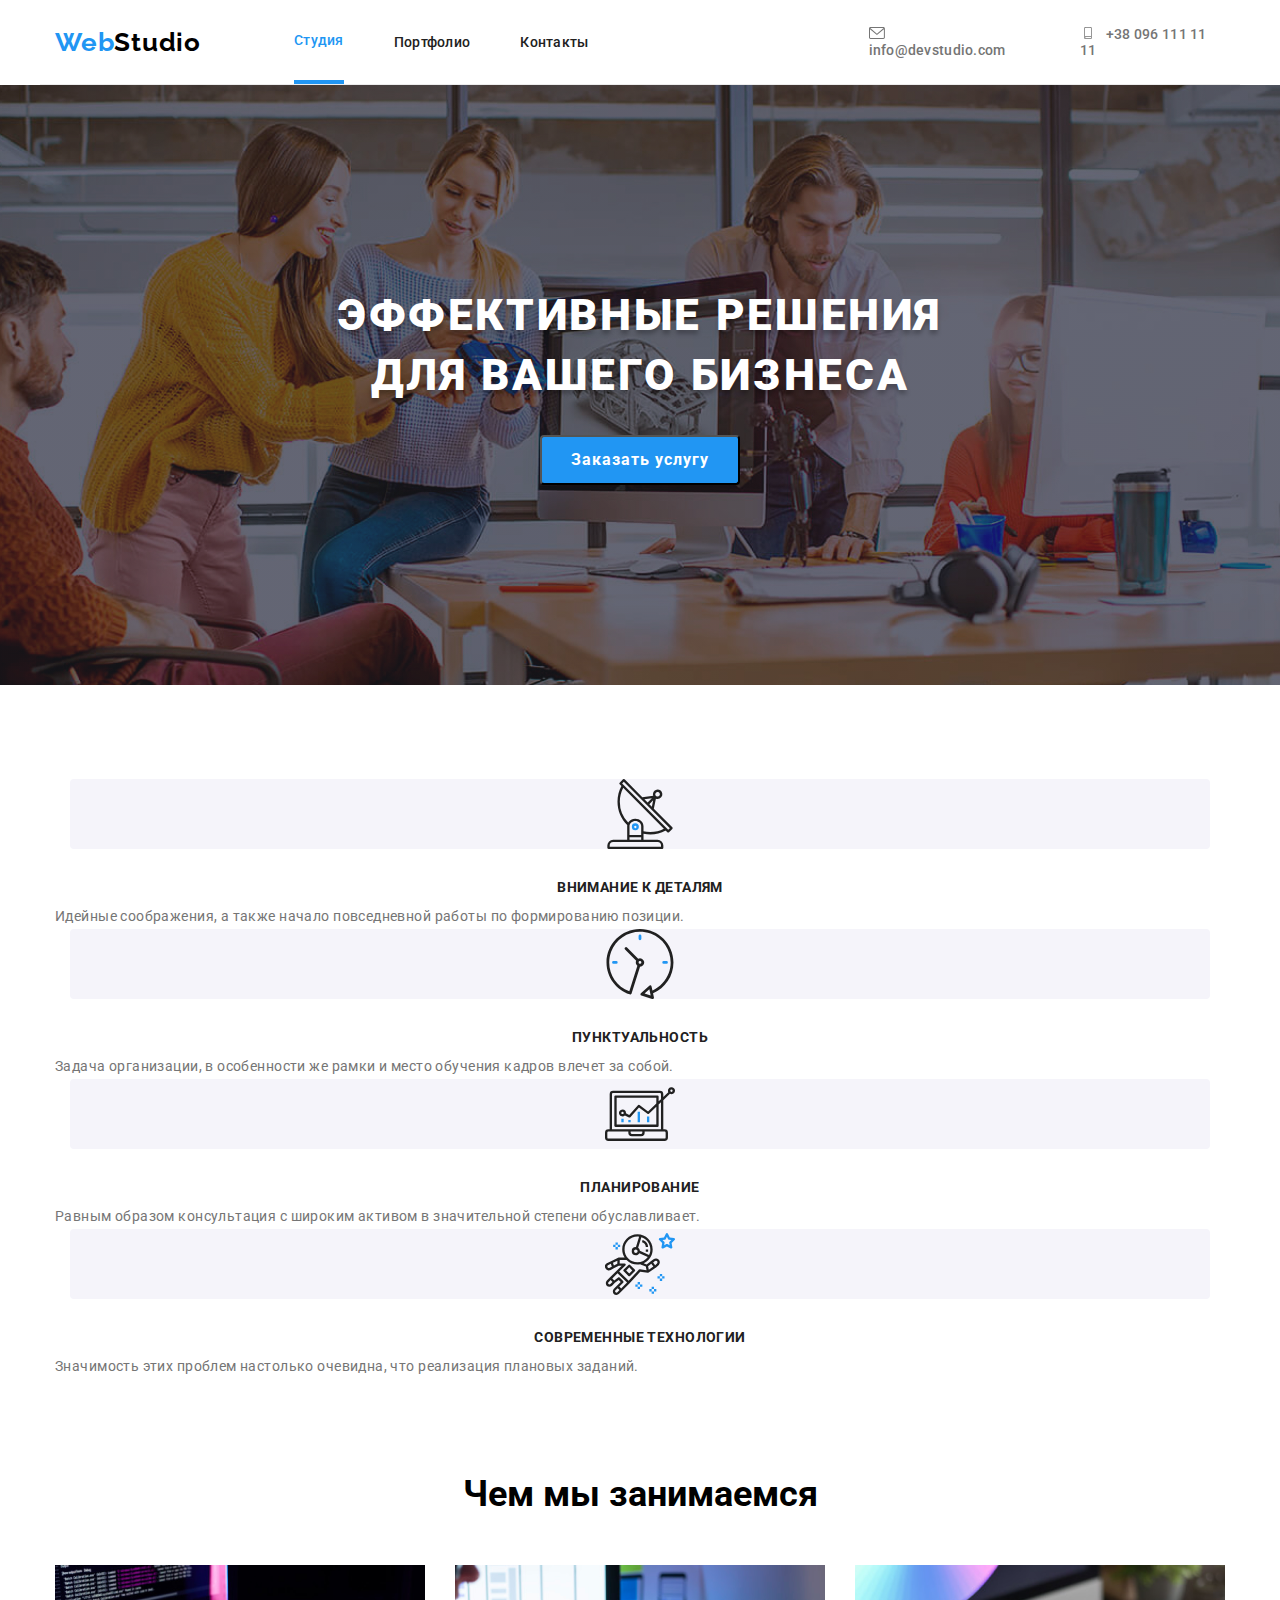
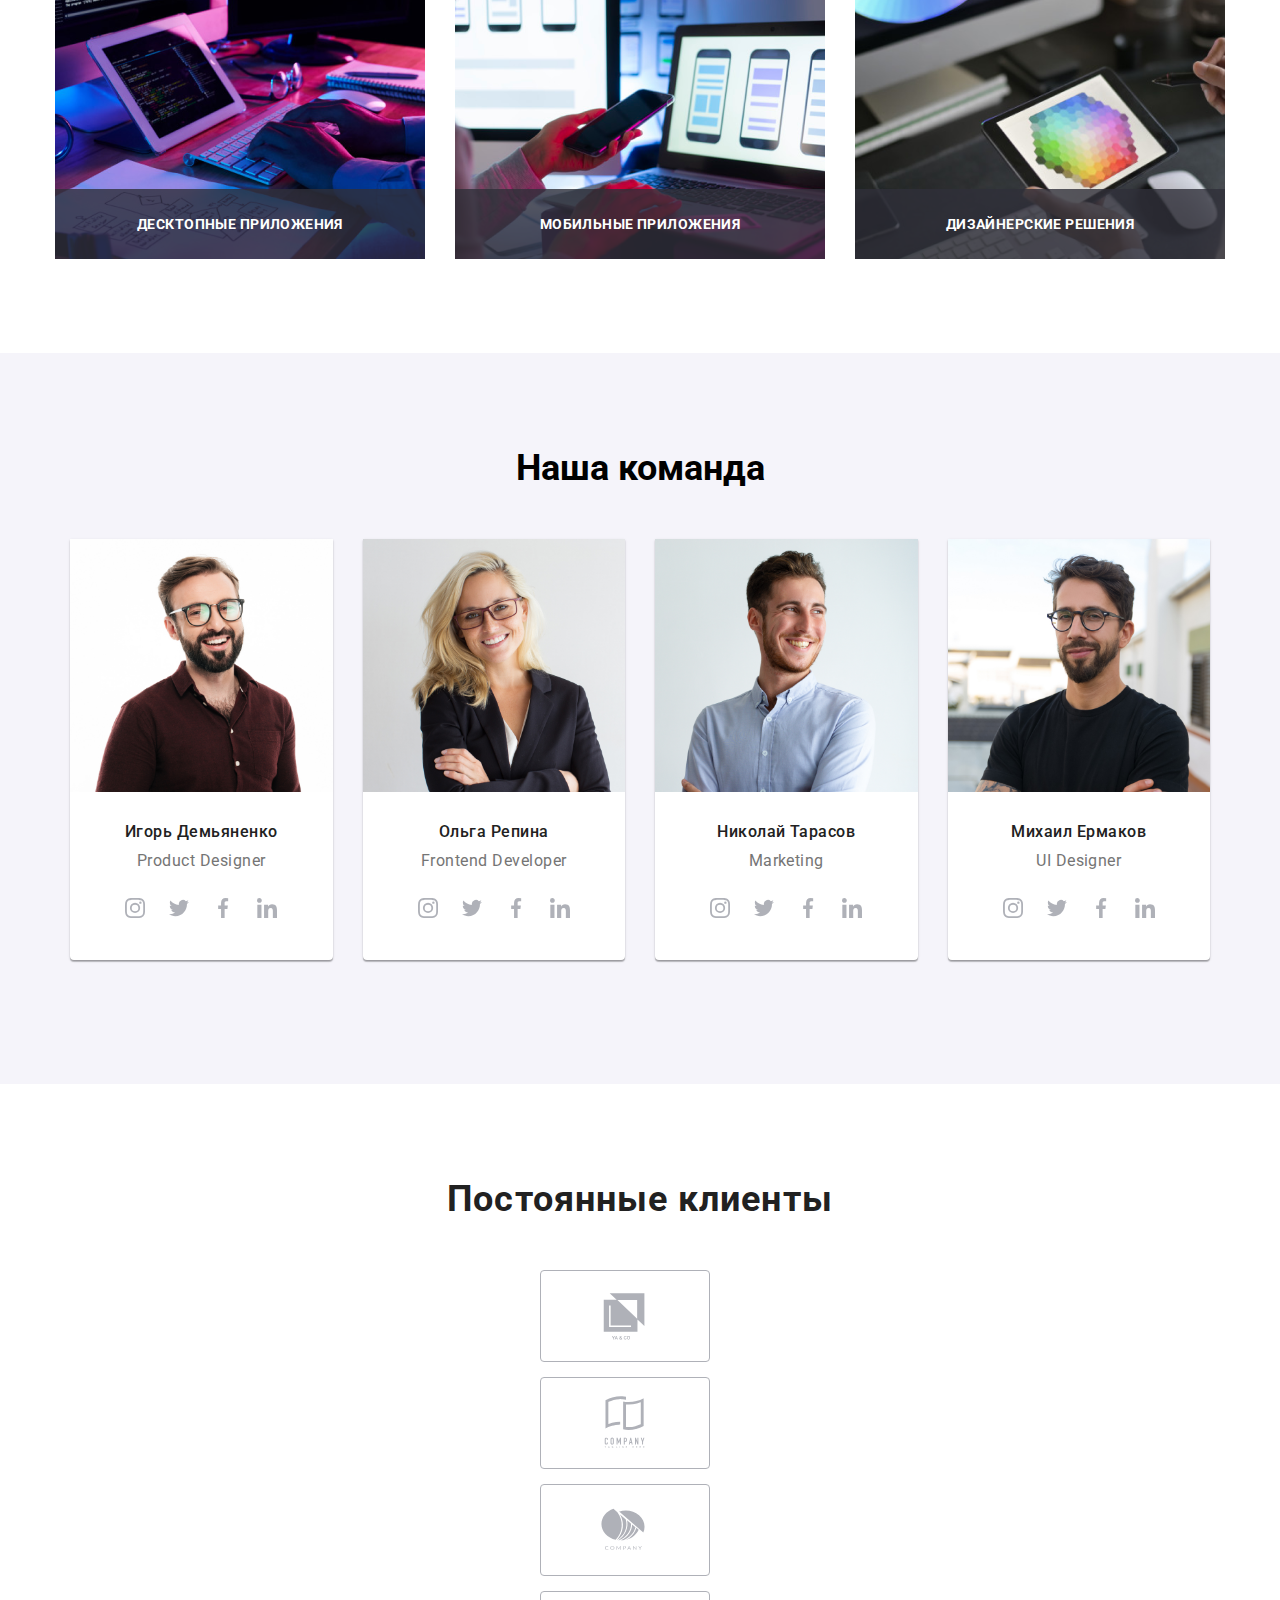
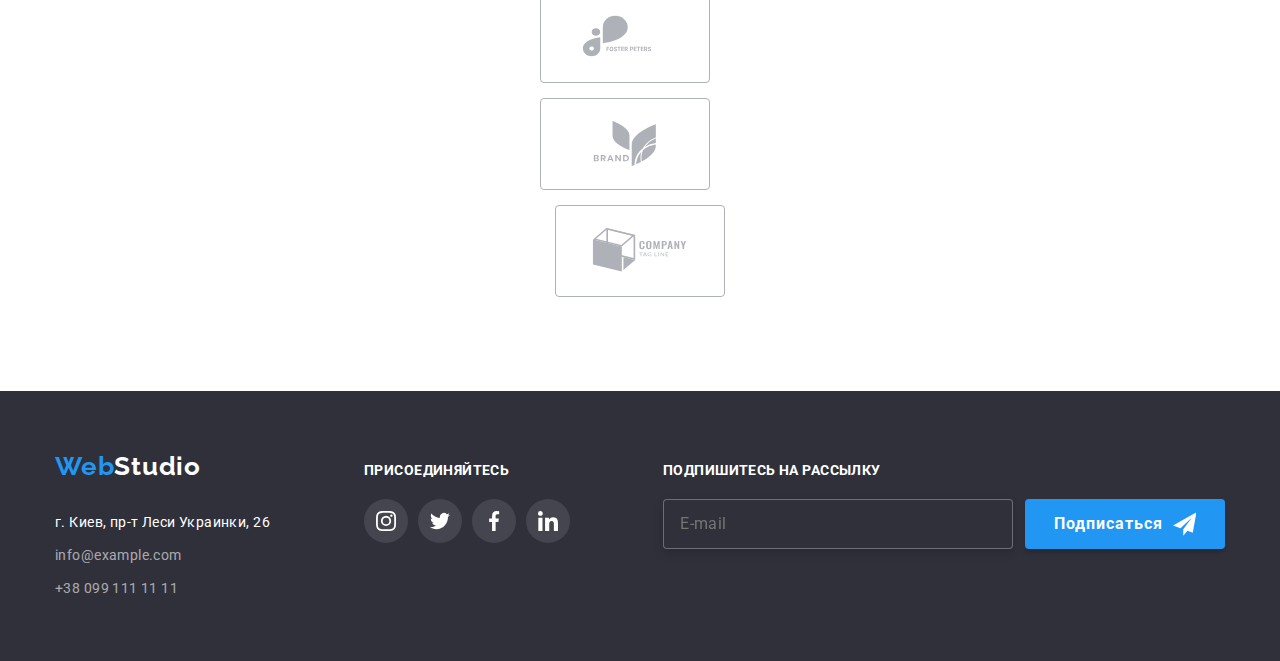
==== commit 0ef50d3e: "version 0.9.1" ====
--- a/index.html
+++ b/index.html
@@ -16,12 +16,12 @@
 <link rel="preconnect" href="https://fonts.googleapis.com">
 <link rel="preconnect" href="https://fonts.gstatic.com" crossorigin>
 <link href="https://fonts.googleapis.com/css2?family=Roboto:ital,wght@0,100;0,300;0,400;0,500;0,700;0,900;1,100;1,300;1,400;1,500;1,700;1,900&display=swap" rel="stylesheet">
-
+<meta name="viewport" content="width=device-width, initial-scale=1.0" />
 </head>
 <body>
     <header class="header">
                         <div class="container header__container" >
-                            <nav class="headermenu">
+                            <nav class="header__desktop-menu">
             <div class="header__logo">
                 <a href="./index.html" class="header__logo-link"><span class="header__logo-text">Web</span>Studio</a>
             </div>
@@ -31,17 +31,19 @@
                 <li class="header__item"><a href="./portfolio.html" class="header__item-link" tabindex="0">Портфолио</a></li>
                 <li class="header__item"><a href="" class="header__item-link c1 st" tabindex="0">Контакты</a></li>
             </ul>
+
+            <ul class="header__contact-list">
+                <li class="header__mail header__contact-list-item" tabindex="0"><a href="mailto:info@devstudio.com" class="" tabindex="0"><svg class="header__contact-list-item-icon" width="16px"
+                    height="12px">
+                    <use href="./images/icons.svg#icon-envelope"></use>
+                </svg>info@devstudio.com</a></li>
+                <li class="header__telephone header__contact-list-item" tabindex="0"><a href="tel:+380961111111" class="" tabindex="0"><svg class="header__contact-list-item-icon" width="16px" height="12px">
+                    <use href="./images/icons.svg#icon-smartphone"></use>
+                </svg>+38 096 111 11 11</a></li>
+            </ul>   
         </nav>
 
-        <ul class="header__contact-list">
-            <li class="header__mail header__contact-list-item" tabindex="0"><a href="mailto:info@devstudio.com" class="" tabindex="0"><svg class="header__contact-list-item-icon" width="16px"
-                height="12px">
-                <use href="./images/icons.svg#icon-envelope"></use>
-            </svg>info@devstudio.com</a></li>
-            <li class="header__telephone header__contact-list-item" tabindex="0"><a href="tel:+380961111111" class="" tabindex="0"><svg class="header__contact-list-item-icon" width="16px" height="12px">
-                <use href="./images/icons.svg#icon-smartphone"></use>
-            </svg>+38 096 111 11 11</a></li>
-        </ul>        
+     
             </div>
     
 
@@ -117,7 +119,7 @@
 
         </section>
         <section class="section-three marg what-we-do">
-                         <div class="container">
+                         <div class="container sectiom-three__container">
                          
        <h2 class="section-three__title">Чем мы занимаемся</h2>
                    
@@ -461,5 +463,6 @@
         </div>
     </div>
     <script src="./js/modal.js"></script>
+    <script src="./js/mobile-menu.js"></script>
 </body>
 </html>--- a/css/main.min.css
+++ b/css/main.min.css
@@ -1 +1 @@
-html{box-sizing:border-box}*{box-sizing:inherit}*::after,*::before{box-sizing:inherit}h1,h2,h3,h4,h5,h6,p{margin:0}ul{list-style:none;padding-left:0;margin:0}a{text-decoration:none;color:inherit}img{display:block;max-width:100%;height:auto}address{font-style:normal}:root{--bg-body:#fff;--font-title:#212121;--accent:#2196f3;--font-p:#757575;--header-border:#ececec;--bg-order:#c4c4c4;--font-order:#fff;--font-active-button:#fff;--bg-hover-buton-order:#188ce8;--bg-our-team:#f5f4fa;--bg-footer:#2f303a;--footer-text:#fff;--footer-contacts:rgba(255, 255, 255, 0.6);--bg-button:#f5f4fa;--border-card:#eeeeee;--social-icon:#afb1b8;--backdrop:rgba(0, 0, 0, 0.2);--card-overlay:rgba(33, 150, 243, 0.9);--border-input:rgba(33, 33, 33, 0.2)}:root{--bg-body:#fff;--font-title:#212121;--accent:#2196f3;--font-p:#757575;--header-border:#ececec;--bg-order:#c4c4c4;--font-order:#fff;--font-active-button:#fff;--bg-hover-buton-order:#188ce8;--bg-our-team:#f5f4fa;--bg-footer:#2f303a;--footer-text:#fff;--footer-contacts:rgba(255, 255, 255, 0.6);--bg-button:#f5f4fa;--border-card:#eeeeee;--social-icon:#afb1b8}.header__item{font-family:"Roboto";font-style:normal;font-weight:500;font-size:14px;line-height:1.143;letter-spacing:.02em;color:#212121;text-decoration:none}.header__logo-text,.footer__logo-text{font-family:"Raleway";font-style:normal;font-weight:700;font-size:26px;line-height:1.192;letter-spacing:.03em;color:#2196f3;text-decoration:none}.header__item-link,.header__list-item{font-family:"Roboto";font-style:normal;font-weight:500;font-size:14px;line-height:1.143;letter-spacing:.02em;color:#212121;text-decoration:none;display:flex;justify-content:space-between;margin:0;padding:0;transition:color 250ms cubic-bezier(0.4, 0, 0.2, 1)}.header__item-link:hover,.header__item-link:hover,.header__item-link .-link:focus,.header__list-item:hover,.header__list-item:hover,.header__list-item .-link:focus{font-family:"Roboto";font-style:normal;font-weight:500;font-size:14px;line-height:1.143;letter-spacing:.02em;color:#2196f3}.header__mail{font-family:"Roboto";font-style:normal;font-weight:500;font-size:14px;line-height:1.143;letter-spacing:.02em;color:#757575;transition:color 250ms cubic-bezier(0.4, 0, 0.2, 1)}.header__mail:hover,.header__mail:focus{font-family:"Roboto";font-style:normal;font-weight:500;font-size:14px;line-height:16px;letter-spacing:.02em;color:#2196f3;fill:#2196f3}.header__telephone{font-family:"Roboto";font-style:normal;font-weight:500;font-size:14px;line-height:1.143;letter-spacing:.02em;color:#757575;transition:color 250ms cubic-bezier(0.4, 0, 0.2, 1)}.header__telephone:hover,.header__telephone:focus{font-family:"Roboto";font-style:normal;font-weight:500;font-size:14px;line-height:16px;letter-spacing:.02em;color:#2196f3;fill:#2196f3}.header__mail:hover,.header__mail:focus{font-family:"Roboto";font-style:normal;font-weight:500;font-size:14px;line-height:1.143;letter-spacing:.02em;color:#2196f3;fill:#2196f3}.header__telephone:hover{font-family:"Roboto";font-style:normal;font-weight:500;font-size:14px;line-height:1.143;letter-spacing:.02em;color:#2196f3;fill:#2196f3}.header__mail:hover .header__contact-list-item-icon,.header__telephone:hover .header__contact-list-item-icon,.header__mail:focus .header__contact-list-item-icon{fill:#2196f3}.header__telephone:focus{font-family:"Roboto";font-style:normal;font-weight:500;font-size:14px;line-height:1.143;letter-spacing:.02em;color:#2196f3;fill:#2196f3}.header__telephone:focus .header__contact-list-item-icon{fill:#2196f3}.header__contact-list-item{font-family:"Roboto";font-style:normal;font-weight:500;font-size:14px;line-height:1.143;letter-spacing:.02em;color:#757575;text-decoration:none;transition:color 250ms cubic-bezier(0.4, 0, 0.2, 1)}.header__contact-list-item:hover,.header__contact-list-item:focus{font-family:"Roboto";font-style:normal;font-weight:500;font-size:14px;line-height:16px;letter-spacing:.02em;color:#2196f3}.header__logo{display:inline}.header__logo-link,.footer__logo-link{color:#000;text-decoration:none;font-family:"Raleway";font-style:normal;font-weight:700;font-size:26px;line-height:1.19;letter-spacing:.03em;margin-right:93px}.header__logo,nav{display:flex;align-items:center}header{margin:0 auto}.header__item:not(.header__item-exception),.header__contact-list-item:not(.header__mail){margin-left:50px}.header__contact-list{display:flex;flex-direction:row}.header__container{display:flex;align-items:center;border-bottom:solid 1px #ececec}.header__contact-list-item-icon{margin-right:10px;fill:var(--font-p)}.borderheader{border-bottom:1px solid #ececec}.header__active-page{color:#2196f3;border-bottom:4px solid #2196f3}.header__active-page::after{border-bottom:4px solid #2196f3}.header__list-item .header__item-link{display:block;padding-bottom:32px;padding-top:32px}.section-one__title{font-family:"Roboto";font-style:normal;font-weight:900;font-size:44px;line-height:1.364;text-align:center;letter-spacing:.06em;text-transform:uppercase;color:#fff;text-shadow:0px 4px 4px rgba(0,0,0,.25);width:696px}.section-one__order-button{background:#2196f3;box-shadow:0px 4px 4px rgba(0,0,0,.15);border-radius:4px;font-family:"Roboto";font-style:normal;font-weight:700;font-size:16px;line-height:1.875;width:200px;height:50px;text-align:center;align-items:center;letter-spacing:.06em;color:#fff;flex-direction:row}.section-one{align-items:center;text-align:center}.section-one{display:flex;flex-direction:column;justify-content:center}.section-one{padding-top:200px;padding-bottom:200px}.section-one{margin-left:auto;margin-right:auto}.section-one__title{margin-bottom:30px}.section-two__list-benefits-item-text{font-family:"Roboto";font-style:normal;font-weight:400;font-size:14px;line-height:1.714;letter-spacing:.03em;color:#757575;padding-top:10px}.section-two__list-benefits{display:flex}.section-two__list-benefits-item-title{font-family:"Roboto";font-style:normal;font-weight:700;font-size:14px;line-height:16px;letter-spacing:.03em;text-transform:uppercase;color:#212121}.section-two{margin:0;padding-top:94px}.section-two__list-benefits-item-svg{display:flex;justify-content:center;align-items:center;width:270px;height:120px;margin-bottom:30px;background:#f5f4fa;border-radius:4px}.section-two__list-benefits-item{padding-right:30px}.section-three__list-image{display:flex;flex-direction:row;justify-content:center}.section-three__list-image-item{position:relative}.section-three__list-image{gap:30px}.what-we-do .section-three__list-image-item-signature{width:100%;position:absolute;left:0;bottom:0px;padding-top:27px;padding-bottom:27px;font-weight:700;letter-spacing:.03em;text-transform:uppercase;color:var(--bg-body);background:rgba(47,48,58,.8);font-family:"Roboto";font-style:normal;font-weight:700;font-size:14px;line-height:16px;text-align:center;letter-spacing:.03em;text-transform:uppercase;color:#fff}.section-four__team-list-item-card-text{font-family:"Roboto";font-style:normal;font-weight:400;font-size:16px;line-height:1.1875;letter-spacing:.03em;color:#757575}.section-four__team-list-item-card-text{text-align:center}.section-four__team-list{display:flex;flex-direction:row;justify-content:space-between}.section-four__team-list-item-card-social-links{padding-left:32px;padding-right:32px;margin-left:auto;margin-right:auto;padding-bottom:30px}.section-four__team-list-item-card-social-links .section-four__team-list-item-card-links{display:flex;padding:0;justify-content:center}.section-four__team-list-item-card-social-links .svg:not(:last-child){margin-right:10px}.sli{display:flex;justify-content:center;align-items:center;width:44px;height:44px;fill:#afb1b8;transition:background-color 250ms cubic-bezier(0.4, 0, 0.2, 1),border-radius 250ms cubic-bezier(0.4, 0, 0.2, 1)}.sli:hover,.sli:focus{border-radius:50%;background-color:var(--accent)}.sli:hover .section-four__team-list-item-card-links-icon,.sli:focus .section-four__team-list-item-card-links-icon{fill:var(--bg-body);transition:fill 250ms cubic-bezier(0.4, 0, 0.2, 1),border 250ms cubic-bezier(0.4, 0, 0.2, 1)}.footer__social-links-item-link{display:flex;justify-content:center;align-items:center;width:44px;height:44px;border:0;border-radius:50%;background-color:rgba(255,255,255,.1);display:flex;justify-content:center;align-items:center;width:44px;height:44px;border:0;border-radius:50%;background-color:rgba(255,255,255,.1);transition:background-color 250ms cubic-bezier(0.4, 0, 0.2, 1)}.footer__social-links-item-link .section-four__team-list-item-card-links-icon{fill:var(--footer-text)}.section-four__team-list-item-card{background:#fff;box-shadow:0px 1px 3px rgba(0,0,0,.12),0px 1px 1px rgba(0,0,0,.14),0px 2px 1px rgba(0,0,0,.2);border-radius:0px 0px 4px 4px}.section-four__team-list-item-card-text{padding-top:10px;padding-bottom:16px}.section-four__team-list-item-card-name{padding-top:30px}.section-four{background:#f5f4fa}.section-four{padding-top:94px;padding-bottom:94px}.footer__subscribe-item-button{display:flex;align-items:center;justify-content:center;height:50px;padding:10px 29px;border:0;box-shadow:0px 4px 4px rgba(0,0,0,.15);border-radius:4px;background-color:var(--accent);color:var(--footer-text);font-weight:700;font-size:16px;line-height:1.88;text-align:center;letter-spacing:.06em;font-family:"Roboto";font-style:normal;font-weight:700;font-size:16px;line-height:30px;width:200px}.footer__subscribe-item-button .section-four__team-list-item-card-links-icon{fill:var(--footer-text);margin-left:10px}.section-five__clients-list-item:not(:last-child){margin-right:30px}.section-five__clients-list{display:flex;justify-content:center;align-items:center}.section-five__clients-list-item-company-link{display:flex;justify-content:center;align-items:center;width:170px;height:92px;border:1px solid var(--social-icon);border-radius:4px;cursor:pointer;transition:border-color 250ms cubic-bezier(0.4, 0, 0.2, 1)}.section-five__clients-list-item-company-link:hover,.section-five__clients-list-item-company-link:focus{border-color:var(--accent)}.section-five__clients-list-item-company-link:hover .section-five__clients-list-item-company-link-icon-client,.section-five__clients-list-item-company-link:focus .section-five__clients-list-item-company-link-icon-client{fill:var(--accent);transition:fill 250ms cubic-bezier(0.4, 0, 0.2, 1)}.section-five__clients-list-item-company-link-icon-client{fill:var(--social-icon)}.section-five__title{font-family:"Roboto";font-style:normal;font-weight:700;font-size:36px;line-height:42px;text-align:center;letter-spacing:.03em;color:#212121}.section-six__button-list-item{background:#f5f4fa;border-radius:4px;font-family:"Roboto";font-style:normal;font-weight:500;font-size:16px;line-height:1.625;text-align:center;letter-spacing:.03em;color:#212121;margin-left:8px;padding-top:6px;padding-bottom:6px;padding-left:22px;padding-right:22px;border:0;transition:background-color 250ms cubic-bezier(0.4, 0, 0.2, 1)}.section-six__button-list{margin-bottom:50px}.section-six__button-list-item:hover,.section-six__button-list-item:focus{background:#2196f3;box-shadow:0px 3px 1px rgba(0,0,0,.1),0px 1px 2px rgba(0,0,0,.08),0px 2px 2px rgba(0,0,0,.12);border-radius:4px;font-family:"Roboto";font-style:normal;font-weight:500;font-size:16px;line-height:1.625;text-align:center;letter-spacing:.03em;color:#fff;border:0}.section-six__images-container-content-list-card-item-box-text{color:#000}.section-six__images-container-content-list-card-item-box-text{font-family:"Roboto";font-style:normal;font-weight:700;font-size:18px;line-height:2;letter-spacing:.06em;color:#212121}.section-six__images-container-content-list-card-item-box-text-two{font-family:"Roboto";font-style:normal;font-weight:400;font-size:16px;line-height:1.875;letter-spacing:.03em;color:#757575}.section-six__button-list-item{padding-left:18px}.section-six__images-container-content-list-card{display:flex;flex-direction:row;justify-content:center;flex-wrap:wrap;gap:30px}.section-six__images-container-content-list-card-item{border:1px solid #eee;height:404px;width:370px}.section-six__images-container-content-list-card-item:hover{box-shadow:0px 1px 1px rgba(0,0,0,.12),0px 4px 4px rgba(0,0,0,.06),1px 4px 6px rgba(0,0,0,.16)}.section-six__images-container-content-list-card-item-box{padding-left:24px;padding-right:24px;padding-top:20px;padding-bottom:20px}.section-six__images-container-content-list-card-item-overlay{position:relative;overflow:hidden}.section-six__images-container-content-list-card-item-overlay-text{position:absolute;top:101%;left:0;width:100%;padding:63px 24px;font-weight:400;font-size:18px;line-height:1.55;letter-spacing:.03em;text-align:left;color:var(--bg-body);background-color:var(--card-overlay);transition:transform 250ms cubic-bezier(0.4, 0, 0.2, 1) 0ms}.section-six__images-container-content-list-card-item:hover .section-six__images-container-content-list-card-item-overlay-text{top:0%;background:rgba(33,150,243,.9);left:0;width:100%;padding:63px 24px;font-weight:400;font-size:18px;line-height:1.55;letter-spacing:.03em;text-align:left;color:var(--bg-body);transition:top 250ms cubic-bezier(0.4, 0, 0.2, 1) 0ms;position:absolute;font-family:"Roboto";font-style:normal;font-weight:400;font-size:18px;line-height:28px;letter-spacing:.03em;color:#fff}.section-six__images-container-content-list-card-item .section-six__images-container-content-list-card-item-overlay-text{background:rgba(33,150,243,.9);width:100%;padding:63px 24px;font-weight:400;font-size:18px;line-height:1.55;letter-spacing:.03em;text-align:left;color:var(--bg-body);transition:top 250ms cubic-bezier(0.4, 0, 0.2, 1) 0ms;position:absolute;font-family:"Roboto";font-style:normal;font-weight:400;font-size:18px;line-height:28px;letter-spacing:.03em;color:#fff}.section-six{margin-top:94px;margin-bottom:94px}.title,.footer__subscribe-title{font-family:"Roboto";font-style:normal;font-weight:700;font-size:36px;line-height:1.167;letter-spacing:.03em;color:#212121}footer{background:#2f303a}.footer__contacts-link{font-family:"Roboto";font-style:normal;font-weight:400;font-size:14px;line-height:1.714;text-decoration:none;letter-spacing:.03em;color:rgba(255,255,255,.6)}.footer__contacts-location{font-family:"Roboto";font-style:normal;font-weight:400;font-size:14px;line-height:1.714;letter-spacing:.03em;color:#fff}.footer__logo-text-two-partition{color:#fff}footer{padding-top:60px;padding-bottom:60px}.footer__contacts{display:flex;flex-direction:column;padding-top:9px}.footer .title .footer__subscribe-title{margin-bottom:20px;font-size:14px;font-weight:700;line-height:1.14;letter-spacing:.03em;text-transform:uppercase;color:var(--footer-text)}.footer__social{padding-top:12px}.footer__social-links{display:flex;justify-content:center;align-items:center}.footer__social .footer__social-links-item{width:44px;height:44px}.footer__social .footer__social-links-item:not(:last-child){margin-right:10px}.footer__social .footer__social-links-item-link:focus,.footer__social .footer__social-links-item-link:hover{background-color:var(--accent);transition:background-color 250ms cubic-bezier(0.4, 0, 0.2, 1)}footer{display:flex}.footer .footer__social-title{margin-bottom:20px;font-size:14px;font-weight:700;line-height:1.14;letter-spacing:.03em;text-transform:uppercase;color:var(--footer-text);display:flex;justify-content:left}.title,.footer__subscribe-title{margin-bottom:20px;font-size:14px;font-weight:700;line-height:1.14;letter-spacing:.03em;text-transform:uppercase;color:var(--footer-text);font-size:14px}.fk1,.footer__level-controller{display:flex;align-items:baseline}footer{display:flex}.footer__contacts{max-width:231px}.ulfooter{display:flex}.title,.footer__subscribe-title{margin-bottom:20px;padding:0}.footer__social{margin-left:70px}.footer__contacts-location{margin-top:20px}.footer__contacts-link{margin-top:9px}.footer__subscribe{flex-grow:1;padding-top:12px}.footer__subscribe-item{width:100%}.footer__subscribe-item-form{display:flex;justify-content:right;align-items:center}.footer__subscribe-item .footer__subscribe-item-input{height:50px;width:100%;margin-right:12px;padding-left:16px;padding-top:15px;padding-bottom:15px;border:1px solid rgba(255,255,255,.3);filter:drop-shadow(0px 4px 4px rgba(0, 0, 0, 0.15));border-radius:4px;background-color:var(--bg-footer);color:var(--footer-text)}.footer__subscribe-item-input{margin-left:93px;font-family:"Roboto";font-style:normal;font-weight:400;font-size:16px;line-height:20px;display:flex;align-items:center;letter-spacing:.03em;color:rgba(255,255,255,.6);width:358px}.footer__subscribe-title{margin-left:93px}.footer__social-links-item-link-icon{fill:var(--footer-text)}.footer__subscribe-item-button-svg{fill:var(--footer-text);margin-left:10px}.eff{font-family:"Roboto";font-style:normal;font-weight:900;font-size:44px;line-height:1.364;text-align:center;letter-spacing:.06em;text-transform:uppercase;color:#fff;text-shadow:0px 4px 4px rgba(0,0,0,.25)}.back1{background-image:linear-gradient(to right, rgba(47, 48, 58, 0.4), rgba(47, 48, 58, 0.4)),url("../img/back.jpg");max-width:1600px;background-repeat:no-repeat;background-position:center;background-size:cover}h3{font-family:"Roboto";font-style:normal;font-weight:500;font-size:16px;line-height:1.1875;letter-spacing:.03em;color:#212121}h3:not(.isk){text-transform:uppercase}h2:not(.title,.footer__subscribe-title,.modal__title){font-family:"Roboto";font-style:normal;font-weight:700;font-size:36px;line-height:1.167;text-align:center}ul{list-style-type:none}.WebStudio2{color:#000;font-family:"Raleway";font-style:normal;font-weight:700;font-size:26px;line-height:1.192;letter-spacing:.03em;text-decoration:none}.WebS{display:flex;flex-direction:row}ul:not(.isk,.section-three__list-image,.section-four__team-list,.section-six__images-container-content-list-card,.section-two__list-benefits){display:flex;align-items:center}.isk{display:flex;justify-content:center}.notlipo{border:1px solid #eee;height:404px;width:370px;transition:box-shadow 250ms cubic-bezier(0.4, 0, 0.2, 1),border 250ms cubic-bezier(0.4, 0, 0.2, 1)}.notlipo:hover,.notlipo:focus{box-shadow:0px 1px 1px rgba(0,0,0,.12),0px 4px 4px rgba(0,0,0,.06),1px 4px 6px rgba(0,0,0,.16);border:1px solid #eee;height:404px;width:370px}.marg:not(.section-two,.section-one){margin:0;padding-top:94px;padding-bottom:94px;text-align:center}nav{margin-right:auto}.class1{justify-content:center}.container:not(.fk1){max-width:1200px;padding-right:15px;padding-left:15px;margin:0 auto}.fk1{width:1200px;padding-right:15px;padding-left:15px;margin:0 auto}h2{margin-bottom:50px}.sectionportfolio{padding-top:94px;padding-bottom:94px}.backdrop{width:100%;height:100%;background:rgba(0,0,0,.2);position:fixed;top:0;left:0;z-index:20;transition:250ms cubic-bezier(0.4, 0, 0.2, 1) 0ms}.modal{position:absolute;left:50%;top:50%;transform:translate(-50%, -50%);width:528px;min-height:581px;background:#fff;box-shadow:0px 1px 3px rgba(0,0,0,.12),0px 1px 1px rgba(0,0,0,.14),0px 2px 1px rgba(0,0,0,.2);border-radius:4px;align-items:center}.modal__close-button{position:absolute;top:8px;right:8px;background-color:rgba(0,0,0,0);border:none}.modal__close-button:hover{cursor:pointer}.modal__close-icon{fill:#2196f3}.modal_circle{border:1px solid rgba(0,0,0,.1);border-radius:50%;padding:10px;width:30px;height:30px;background-position:center;margin:0 auto;display:flex;justify-content:center;align-items:center}.modal__close-button-svg{width:11px;height:11px;position:absolute;fill:#000}.modal__close-button-svg:hover{fill:#2196f3}.backdrop{position:fixed;top:0;left:0;width:100%;height:100%;opacity:1;background-color:var(--backdrop);transition:opacity 250ms cubic-bezier(0.4, 0, 0.2, 1) 0ms,visibility 250ms cubic-bezier(0.4, 0, 0.2, 1)}.is-hidden{opacity:0;visibility:hidden;pointer-events:none}.modal{position:absolute;top:50%;left:50%;align-items:center;transform:translate(-50%, -50%);width:528px;height:581px;background-color:var(--bg-body);box-shadow:0px 1px 3px rgba(0,0,0,.12),0px 1px 1px rgba(0,0,0,.14),0px 2px 1px rgba(0,0,0,.2);border-radius:4px}.close{position:absolute;top:8px;right:8px;width:30px;height:30px;display:flex;justify-content:center;align-items:center;border:1px solid rgba(0,0,0,.1);border-radius:50%;background-color:var(--bg-body);cursor:pointer}.close-icon{transition:fill 250ms cubic-bezier(0.4, 0, 0.2, 1)}.close:hover .close-icon,.close:focus .close-icon{fill:var(--accent)}.modal__title{margin-top:40px;margin-bottom:12px;font-weight:700;font-size:20px;line-height:1.15;text-align:center;letter-spacing:.03em;color:var(--font-title);font-family:"Roboto";font-style:normal;font-weight:700;font-size:20px;line-height:23px;text-align:center;letter-spacing:.03em;color:#212121}.modal__form{width:448px;margin-left:auto;margin-right:auto}.modal__form-field{display:flex;flex-direction:column;margin-bottom:10px}.modal__form-field-form-label{margin-bottom:4px;font-size:12px;font-family:"Roboto";font-style:normal;font-weight:400;font-size:12px;line-height:14px;letter-spacing:.01em;color:#757575}.modal__form-field-form-input{margin:0;padding:12px 42px;height:40px;outline:none;border:1px solid rgba(33,33,33,.2);transition:border-color 250ms cubic-bezier(0.4, 0, 0.2, 1);border-radius:4px;font-family:"Roboto";font-style:normal;font-weight:400;font-size:14px;line-height:16px;letter-spacing:.01em}.modal__position{display:flex;flex-direction:column;position:relative}.modal__form-field-icon{position:absolute;top:50%;left:12px;transform:translateY(-50%);transition:fill 250ms cubic-bezier(0.4, 0, 0.2, 1)}.modal__form-field-form-input:focus-visible{border-color:var(--accent)}.modal__position:hover .modal__form-field-form-input,.modal__position:focus .modal__form-field-form-input{border-color:var(--accent)}.modal__position:hover .modal__form-field-icon,.modal__position:focus .modal__form-field-icon{fill:var(--accent)}.modal__form-field-form-input:focus-visible+.modal__form-field-icon{fill:var(--accent)}.modal__form-textarea{display:flex;flex-direction:column;margin-bottom:20px}.textarea-input{resize:none;margin:0;padding:12px 16px;height:120px;outline:none;border:1px solid rgba(33,33,33,.2);transition:border-color 250ms cubic-bezier(0.4, 0, 0.2, 1);border-radius:4px;font-family:"Roboto";font-style:normal;font-weight:400;font-size:12px;line-height:14px;letter-spacing:.01em;color:rgba(117,117,117,.5)}.textarea-input:hover,.textarea-input:focus,.textarea-input:focus-visible{border-color:var(--accent)}.textarea-input::-moz-placeholder{line-height:1.14;letter-spacing:.01em;color:rgba(117,117,117,.5)}.textarea-input:-ms-input-placeholder{line-height:1.14;letter-spacing:.01em;color:rgba(117,117,117,.5)}.textarea-input::placeholder{line-height:1.14;letter-spacing:.01em;color:rgba(117,117,117,.5)}.modal__form-textarea-policy{display:flex;align-items:center;justify-content:center;margin-bottom:30px}.modal__form-textarea-checkbox{position:absolute;width:1px;height:1px;margin:-1px;border:0;padding:0;white-space:nowrap;-webkit-clip-path:inset(100%);clip-path:inset(100%);clip:rect(0 0 0 0);overflow:hidden}.modal__form-textarea-check-control{display:flex;align-items:center;justify-content:center;width:16px;height:15px;border:2px solid #212121;border-radius:2px}.visually-hidden:checked{position:absolute;width:1px;height:1px;margin:-1px;border:0;padding:0;white-space:nowrap;-webkit-clip-path:inset(100%);clip-path:inset(100%);clip:rect(0 0 0 0);overflow:hidden}.modal__form-textarea-policy-icon{opacity:0;flex-shrink:0;transition:opacity 250ms cubic-bezier(0.4, 0, 0.2, 1);background-color:var(--accent);border-radius:2px}.modal__form-textarea-checkbox:checked~.modal__form-textarea-policy-icon{opacity:1}.modal__form-textarea-policy-input{display:flex;align-items:center;justify-content:center;margin-left:7px;line-height:1.71;letter-spacing:.03em}.modal__terms{padding-left:7px;font-family:"Roboto";font-style:normal;font-weight:400;font-size:14px;line-height:24px;letter-spacing:.03em;color:#757575}.modal__terms-link{color:var(--accent);text-decoration:underline;cursor:pointer}.modal__button-submit{display:block;margin:auto;padding:10px 56px;font-weight:700;font-size:16px;line-height:1.88;text-align:center;letter-spacing:.06em;color:var(--font-active-button);box-shadow:0px 4px 4px rgba(0,0,0,.15);border-radius:4px;border:0;background-color:var(--accent);transition:background-color 250ms cubic-bezier(0.4, 0, 0.2, 1);font-family:"Roboto";font-style:normal;font-weight:700;font-size:16px;line-height:30px;display:flex;align-items:center;text-align:center;letter-spacing:.06em;color:#fff}/*# sourceMappingURL=main.min.css.map */+html{box-sizing:border-box}*{box-sizing:inherit}*::after,*::before{box-sizing:inherit}h1,h2,h3,h4,h5,h6,p{margin:0}ul{list-style:none;padding-left:0;margin:0}a{text-decoration:none;color:inherit}img{display:block;max-width:100%;height:auto}address{font-style:normal}:root{--bg-body:#fff;--font-title:#212121;--accent:#2196f3;--font-p:#757575;--header-border:#ececec;--bg-order:#c4c4c4;--font-order:#fff;--font-active-button:#fff;--bg-hover-buton-order:#188ce8;--bg-our-team:#f5f4fa;--bg-footer:#2f303a;--footer-text:#fff;--footer-contacts:rgba(255, 255, 255, 0.6);--bg-button:#f5f4fa;--border-card:#eeeeee;--social-icon:#afb1b8;--backdrop:rgba(0, 0, 0, 0.2);--card-overlay:rgba(33, 150, 243, 0.9);--border-input:rgba(33, 33, 33, 0.2)}:root{--bg-body:#fff;--font-title:#212121;--accent:#2196f3;--font-p:#757575;--header-border:#ececec;--bg-order:#c4c4c4;--font-order:#fff;--font-active-button:#fff;--bg-hover-buton-order:#188ce8;--bg-our-team:#f5f4fa;--bg-footer:#2f303a;--footer-text:#fff;--footer-contacts:rgba(255, 255, 255, 0.6);--bg-button:#f5f4fa;--border-card:#eeeeee;--social-icon:#afb1b8}.header__item{font-family:"Roboto";font-style:normal;font-weight:500;font-size:14px;line-height:1.143;letter-spacing:.02em;color:#212121;text-decoration:none}.header__logo-text,.footer__logo-text{font-family:"Raleway";font-style:normal;font-weight:700;font-size:26px;line-height:1.192;letter-spacing:.03em;color:#2196f3;text-decoration:none}.header__item-link,.header__list-item{font-family:"Roboto";font-style:normal;font-weight:500;font-size:14px;line-height:1.143;letter-spacing:.02em;color:#212121;text-decoration:none;display:flex;justify-content:space-between;margin:0;padding:0;transition:color 250ms cubic-bezier(0.4, 0, 0.2, 1)}.header__item-link:hover,.header__item-link:hover,.header__item-link .-link:focus,.header__list-item:hover,.header__list-item:hover,.header__list-item .-link:focus{font-family:"Roboto";font-style:normal;font-weight:500;font-size:14px;line-height:1.143;letter-spacing:.02em;color:#2196f3}.header__mail{font-family:"Roboto";font-style:normal;font-weight:500;font-size:14px;line-height:1.143;letter-spacing:.02em;color:#757575;transition:color 250ms cubic-bezier(0.4, 0, 0.2, 1)}.header__mail:hover,.header__mail:focus{font-family:"Roboto";font-style:normal;font-weight:500;font-size:14px;line-height:16px;letter-spacing:.02em;color:#2196f3;fill:#2196f3}.header__telephone{font-family:"Roboto";font-style:normal;font-weight:500;font-size:14px;line-height:1.143;letter-spacing:.02em;color:#757575;transition:color 250ms cubic-bezier(0.4, 0, 0.2, 1)}.header__telephone:hover,.header__telephone:focus{font-family:"Roboto";font-style:normal;font-weight:500;font-size:14px;line-height:16px;letter-spacing:.02em;color:#2196f3;fill:#2196f3}.header__mail:hover,.header__mail:focus{font-family:"Roboto";font-style:normal;font-weight:500;font-size:14px;line-height:1.143;letter-spacing:.02em;color:#2196f3;fill:#2196f3}.header__telephone:hover{font-family:"Roboto";font-style:normal;font-weight:500;font-size:14px;line-height:1.143;letter-spacing:.02em;color:#2196f3;fill:#2196f3}.header__mail:hover .header__contact-list-item-icon,.header__telephone:hover .header__contact-list-item-icon,.header__mail:focus .header__contact-list-item-icon{fill:#2196f3}.header__telephone:focus{font-family:"Roboto";font-style:normal;font-weight:500;font-size:14px;line-height:1.143;letter-spacing:.02em;color:#2196f3;fill:#2196f3}.header__telephone:focus .header__contact-list-item-icon{fill:#2196f3}.header__contact-list-item{font-family:"Roboto";font-style:normal;font-weight:500;font-size:14px;line-height:1.143;letter-spacing:.02em;color:#757575;text-decoration:none;transition:color 250ms cubic-bezier(0.4, 0, 0.2, 1)}.header__contact-list-item:hover,.header__contact-list-item:focus{font-family:"Roboto";font-style:normal;font-weight:500;font-size:14px;line-height:16px;letter-spacing:.02em;color:#2196f3}.header__logo{display:inline}.header__logo-link,.footer__logo-link{color:#000;text-decoration:none;font-family:"Raleway";font-style:normal;font-weight:700;font-size:26px;line-height:1.19;letter-spacing:.03em;margin-right:93px}.header__logo,nav{display:flex;align-items:center}header{margin:0 auto}.header__item:not(.header__item-exception),.header__contact-list-item:not(.header__mail){margin-left:50px}.header__contact-list{display:flex;flex-direction:row}.header__container{display:flex;align-items:center;border-bottom:solid 1px #ececec}.header__contact-list-item-icon{margin-right:10px;fill:var(--font-p)}.borderheader{border-bottom:1px solid #ececec}.header__active-page{color:#2196f3;border-bottom:4px solid #2196f3}.header__active-page::after{border-bottom:4px solid #2196f3}.header__list-item .header__item-link{display:block;padding-bottom:32px;padding-top:32px}.header__desktop-menu{display:none}@media(min-width: 768px){.header__desktop-menu{display:flex}}.header__contact-list{margin-left:280px}.section-one__title{font-family:"Roboto";font-style:normal;font-weight:900;font-size:26px;line-height:42px;text-align:center;letter-spacing:.06em;text-transform:uppercase;color:#fff;width:100%}@media(min-width: 768px){.section-one__title{width:696px;font-family:"Roboto";font-style:normal;font-weight:900;font-size:44px;line-height:1.364;text-align:center;letter-spacing:.06em;text-transform:uppercase;color:#fff;text-shadow:0px 4px 4px rgba(0,0,0,.25)}}.section-one__order-button{background:#2196f3;box-shadow:0px 4px 4px rgba(0,0,0,.15);border-radius:4px;font-family:"Roboto";font-style:normal;font-weight:700;font-size:16px;line-height:1.875;width:200px;height:50px;text-align:center;align-items:center;letter-spacing:.06em;color:#fff;flex-direction:row}.section-one{align-items:center;text-align:center}.section-one{display:flex;flex-direction:column;justify-content:center}.section-one{padding-top:118px;padding-bottom:128px}@media(min-width: 768px){.section-one{padding-top:200px;padding-bottom:200px}}.section-one{margin-left:auto;margin-right:auto}.section-one__title{margin-bottom:30px}.section-two__list-benefits-item-text{font-family:"Roboto";font-style:normal;font-weight:400;font-size:14px;line-height:24px;letter-spacing:.03em;color:#757575}@media(min-width: 768px){.section-two__list-benefits-item-text{font-family:"Roboto";font-style:normal;font-weight:400;font-size:14px;line-height:1.714;letter-spacing:.03em;color:#757575;padding-top:10px}}.section-two__list-benefits{display:flex;flex-direction:column}@media(min-width: 768px){.section-two__list-benefits{display:flex}}.section-two__list-benefits-item-title{font-family:"Roboto";font-style:normal;font-weight:700;font-size:14px;line-height:16px;text-align:center;letter-spacing:.03em;text-transform:uppercase;color:#212121}@media(min-width: 768px){.section-two__list-benefits-item-title{font-family:"Roboto";font-style:normal;font-weight:700;font-size:14px;line-height:16px;letter-spacing:.03em;text-transform:uppercase;color:#212121}}.section-two{margin:0;padding-top:94px}.section-two__list-benefits-item-svg{display:flex;justify-content:center;align-items:center;margin-left:15px;margin-right:15px;margin-bottom:30px;background:#f5f4fa;border-radius:4px}@media(min-width: 768px){.section-two__list-benefits-item-svg{display:flex;justify-content:center;align-items:center;margin-bottom:30px;background:#f5f4fa;border-radius:4px}}.section-two__list-benefits-item-svg .section-two__list-benefits-item{padding-right:30px}.section-three__list-image{display:flex;flex-direction:row;justify-content:center}.sectiom-three{display:none}@media(min-width: 768px){.sectiom-three{display:block}}.sectiom-three__container{display:none}@media(min-width: 768px){.sectiom-three__container{display:block}}.section-three__list-image-item{position:relative}.section-three__list-image{gap:30px}.what-we-do .section-three__list-image-item-signature{width:100%;position:absolute;left:0;bottom:0px;padding-top:27px;padding-bottom:27px;font-weight:700;letter-spacing:.03em;text-transform:uppercase;color:var(--bg-body);background:rgba(47,48,58,.8);font-family:"Roboto";font-style:normal;font-weight:700;font-size:14px;line-height:16px;text-align:center;letter-spacing:.03em;text-transform:uppercase;color:#fff}.section-four__team-list-item-card-text{font-family:"Roboto";font-style:normal;font-weight:400;font-size:16px;line-height:1.1875;letter-spacing:.03em;color:#757575}.section-four__team-list-item-card-text{text-align:center}.section-four__team-list{display:flex;flex-direction:column;justify-content:space-between}@media(min-width: 768px){.section-four__team-list{display:flex;flex-direction:row;justify-content:space-between}}.section-four__team-list-item-card-social-links{padding-left:32px;padding-right:32px;margin-left:auto;margin-right:auto;padding-bottom:30px}.section-four__team-list-item-card-social-links .section-four__team-list-item-card-links{display:flex;padding:0;justify-content:center}.section-four__team-list-item-card-social-links .svg:not(:last-child){margin-right:10px}.sli{display:flex;justify-content:center;align-items:center;width:44px;height:44px;fill:#afb1b8;transition:background-color 250ms cubic-bezier(0.4, 0, 0.2, 1),border-radius 250ms cubic-bezier(0.4, 0, 0.2, 1)}.sli:hover,.sli:focus{border-radius:50%;background-color:var(--accent)}.sli:hover .section-four__team-list-item-card-links-icon,.sli:focus .section-four__team-list-item-card-links-icon{fill:var(--bg-body);transition:fill 250ms cubic-bezier(0.4, 0, 0.2, 1),border 250ms cubic-bezier(0.4, 0, 0.2, 1)}.footer__social-links-item-link{display:flex;justify-content:center;align-items:center;width:44px;height:44px;border:0;border-radius:50%;background-color:rgba(255,255,255,.1);display:flex;justify-content:center;align-items:center;width:44px;height:44px;border:0;border-radius:50%;background-color:rgba(255,255,255,.1);transition:background-color 250ms cubic-bezier(0.4, 0, 0.2, 1)}.footer__social-links-item-link .section-four__team-list-item-card-links-icon{fill:var(--footer-text)}.section-four__team-list-item-card{background:#fff;box-shadow:0px 1px 3px rgba(0,0,0,.12),0px 1px 1px rgba(0,0,0,.14),0px 2px 1px rgba(0,0,0,.2);border-radius:0px 0px 4px 4px;margin-bottom:30px;margin-left:15px;margin-right:15px}.section-four__team-list-item-card-text{padding-top:10px;padding-bottom:16px}.section-four__team-list-item-card-name{padding-top:30px}.section-four{background:#f5f4fa}.section-four{padding-top:94px;padding-bottom:94px}.footer__subscribe-item-button{display:flex;align-items:center;justify-content:center;height:50px;padding:10px 29px;border:0;box-shadow:0px 4px 4px rgba(0,0,0,.15);border-radius:4px;background-color:var(--accent);color:var(--footer-text);font-weight:700;font-size:16px;line-height:1.88;text-align:center;letter-spacing:.06em;font-family:"Roboto";font-style:normal;font-weight:700;font-size:16px;line-height:30px;width:200px}.footer__subscribe-item-button .section-four__team-list-item-card-links-icon{fill:var(--footer-text);margin-left:10px}.section-five__clients-list-item:not(:last-child){margin-right:30px}.section-five__clients-list{display:flex;flex-direction:column;gap:15px}@media(min-width: 768px){.section-five__clients-list{display:flex;justify-content:center;align-items:center}}.section-five__clients-list-item-company-link{display:flex;justify-content:center;align-items:center;width:170px;height:92px;border:1px solid var(--social-icon);border-radius:4px;cursor:pointer;transition:border-color 250ms cubic-bezier(0.4, 0, 0.2, 1)}.section-five__clients-list-item-company-link:hover,.section-five__clients-list-item-company-link:focus{border-color:var(--accent)}.section-five__clients-list-item-company-link:hover .section-five__clients-list-item-company-link-icon-client,.section-five__clients-list-item-company-link:focus .section-five__clients-list-item-company-link-icon-client{fill:var(--accent);transition:fill 250ms cubic-bezier(0.4, 0, 0.2, 1)}.section-five__clients-list-item-company-link-icon-client{fill:var(--social-icon)}.section-five__title{font-family:"Roboto";font-style:normal;font-weight:700;font-size:36px;line-height:42px;text-align:center;letter-spacing:.03em;color:#212121}.section-six__button-list-item{background:#f5f4fa;border-radius:4px;font-family:"Roboto";font-style:normal;font-weight:500;font-size:16px;line-height:1.625;text-align:center;letter-spacing:.03em;color:#212121;margin-left:8px;padding-top:6px;padding-bottom:6px;padding-left:22px;padding-right:22px;border:0;transition:background-color 250ms cubic-bezier(0.4, 0, 0.2, 1)}.section-six__button-list{margin-bottom:50px}@media(max-width: 768px){.section-six__button-list{margin-bottom:50px;display:flex;flex-wrap:wrap;width:362px;justify-content:flex-start}}.section-six__button-list-item:hover,.section-six__button-list-item:focus{background:#2196f3;box-shadow:0px 3px 1px rgba(0,0,0,.1),0px 1px 2px rgba(0,0,0,.08),0px 2px 2px rgba(0,0,0,.12);border-radius:4px;font-family:"Roboto";font-style:normal;font-weight:500;font-size:16px;line-height:1.625;text-align:center;letter-spacing:.03em;color:#fff;border:0}.section-six__images-container-content-list-card-item-box-text{color:#000}.section-six__images-container-content-list-card-item-box-text{font-family:"Roboto";font-style:normal;font-weight:700;font-size:18px;line-height:2;letter-spacing:.06em;color:#212121}.section-six__images-container-content-list-card-item-box-text-two{font-family:"Roboto";font-style:normal;font-weight:400;font-size:16px;line-height:1.875;letter-spacing:.03em;color:#757575}.section-six__button-list-item{padding-left:18px}.section-six__images-container-content-list-card{display:flex;flex-direction:row;justify-content:center;flex-wrap:wrap;gap:30px}.section-six__images-container-content-list-card-item{border:1px solid #eee;height:404px;width:370px}.section-six__images-container-content-list-card-item:hover{box-shadow:0px 1px 1px rgba(0,0,0,.12),0px 4px 4px rgba(0,0,0,.06),1px 4px 6px rgba(0,0,0,.16)}.section-six__images-container-content-list-card-item-box{padding-left:24px;padding-right:24px;padding-top:20px;padding-bottom:20px}.section-six__images-container-content-list-card-item-overlay{position:relative;overflow:hidden}.section-six__images-container-content-list-card-item-overlay-text{position:absolute;top:101%;left:0;width:100%;padding:63px 24px;font-weight:400;font-size:18px;line-height:1.55;letter-spacing:.03em;text-align:left;color:var(--bg-body);background-color:var(--card-overlay);transition:transform 250ms cubic-bezier(0.4, 0, 0.2, 1) 0ms}.section-six__images-container-content-list-card-item:hover .section-six__images-container-content-list-card-item-overlay-text{top:0%;background:rgba(33,150,243,.9);left:0;width:100%;padding:63px 24px;font-weight:400;font-size:18px;line-height:1.55;letter-spacing:.03em;text-align:left;color:var(--bg-body);transition:top 250ms cubic-bezier(0.4, 0, 0.2, 1) 0ms;position:absolute;font-family:"Roboto";font-style:normal;font-weight:400;font-size:18px;line-height:28px;letter-spacing:.03em;color:#fff}.section-six__images-container-content-list-card-item .section-six__images-container-content-list-card-item-overlay-text{background:rgba(33,150,243,.9);width:100%;padding:63px 24px;font-weight:400;font-size:18px;line-height:1.55;letter-spacing:.03em;text-align:left;color:var(--bg-body);transition:top 250ms cubic-bezier(0.4, 0, 0.2, 1) 0ms;position:absolute;font-family:"Roboto";font-style:normal;font-weight:400;font-size:18px;line-height:28px;letter-spacing:.03em;color:#fff}.section-six{margin-top:94px;margin-bottom:94px}.title,.footer__subscribe-title{font-family:"Roboto";font-style:normal;font-weight:700;font-size:36px;line-height:1.167;letter-spacing:.03em;color:#212121}footer{background:#2f303a}.footer__contacts-link{font-family:"Roboto";font-style:normal;font-weight:400;font-size:14px;line-height:1.714;text-decoration:none;letter-spacing:.03em;color:rgba(255,255,255,.6)}.footer__contacts-location{font-family:"Roboto";font-style:normal;font-weight:400;font-size:14px;line-height:1.714;letter-spacing:.03em;color:#fff}.footer__logo-text-two-partition{color:#fff}footer{padding-top:60px;padding-bottom:60px}.footer__contacts{display:flex;flex-direction:column;padding-top:9px}.footer .title .footer__subscribe-title{margin-bottom:20px;font-size:14px;font-weight:700;line-height:1.14;letter-spacing:.03em;text-transform:uppercase;color:var(--footer-text)}.footer__social{padding-top:12px}.footer__social-links{display:flex;justify-content:center;align-items:center}.footer__social .footer__social-links-item{width:44px;height:44px}.footer__social .footer__social-links-item:not(:last-child){margin-right:10px}.footer__social .footer__social-links-item-link:focus,.footer__social .footer__social-links-item-link:hover{background-color:var(--accent);transition:background-color 250ms cubic-bezier(0.4, 0, 0.2, 1)}footer{display:flex;flex-direction:column}@media(min-width: 768px){footer{display:flex;flex-direction:row}}.fk1{display:flex;flex-direction:column;justify-content:center}@media(min-width: 768px){.fk1{display:flex;flex-direction:row}}.footer .footer__social-title{margin-bottom:20px;font-size:14px;font-weight:700;line-height:1.14;letter-spacing:.03em;text-transform:uppercase;color:var(--footer-text);display:flex;justify-content:left}.title,.footer__subscribe-title{margin-bottom:20px;font-size:14px;font-weight:700;line-height:1.14;letter-spacing:.03em;text-transform:uppercase;color:var(--footer-text);font-size:14px}.fk1,.footer__level-controller{display:flex;align-items:baseline}footer{display:flex}.footer__contacts{max-width:231px}.ulfooter{display:flex}.title,.footer__subscribe-title{margin-bottom:20px;padding:0}.footer__social{margin-left:70px}.footer__contacts-location{margin-top:20px}.footer__contacts-link{margin-top:9px}.footer__subscribe{flex-grow:1;padding-top:12px}.footer__subscribe-item{width:100%}.footer__subscribe-item-form{display:flex;justify-content:right;align-items:center}.footer__subscribe-item .footer__subscribe-item-input{height:50px;width:100%;margin-right:12px;padding-left:16px;padding-top:15px;padding-bottom:15px;border:1px solid rgba(255,255,255,.3);filter:drop-shadow(0px 4px 4px rgba(0, 0, 0, 0.15));border-radius:4px;background-color:var(--bg-footer);color:var(--footer-text)}.footer__subscribe-item-input{margin-left:93px;font-family:"Roboto";font-style:normal;font-weight:400;font-size:16px;line-height:20px;display:flex;align-items:center;letter-spacing:.03em;color:rgba(255,255,255,.6);width:358px}.footer__subscribe-title{margin-left:93px}.footer__social-links-item-link-icon{fill:var(--footer-text)}.footer__subscribe-item-button-svg{fill:var(--footer-text);margin-left:10px}.eff{font-family:"Roboto";font-style:normal;font-weight:900;font-size:44px;line-height:1.364;text-align:center;letter-spacing:.06em;text-transform:uppercase;color:#fff;text-shadow:0px 4px 4px rgba(0,0,0,.25)}.back1{background-image:linear-gradient(to right, rgba(47, 48, 58, 0.4), rgba(47, 48, 58, 0.4)),url("../img/back.jpg");max-width:1600px;background-repeat:no-repeat;background-position:center;background-size:cover}h3{font-family:"Roboto";font-style:normal;font-weight:500;font-size:16px;line-height:1.1875;letter-spacing:.03em;color:#212121}h3:not(.isk){text-transform:uppercase}h2:not(.title,.footer__subscribe-title,.modal__title){font-family:"Roboto";font-style:normal;font-weight:700;font-size:36px;line-height:1.167;text-align:center}ul{list-style-type:none}.WebStudio2{color:#000;font-family:"Raleway";font-style:normal;font-weight:700;font-size:26px;line-height:1.192;letter-spacing:.03em;text-decoration:none}.WebS{display:flex;flex-direction:row}ul:not(.isk,.section-three__list-image,.section-four__team-list,.section-six__images-container-content-list-card,.section-two__list-benefits){display:flex;align-items:center}.isk{display:flex;justify-content:center}.notlipo{border:1px solid #eee;height:404px;width:370px;transition:box-shadow 250ms cubic-bezier(0.4, 0, 0.2, 1),border 250ms cubic-bezier(0.4, 0, 0.2, 1)}.notlipo:hover,.notlipo:focus{box-shadow:0px 1px 1px rgba(0,0,0,.12),0px 4px 4px rgba(0,0,0,.06),1px 4px 6px rgba(0,0,0,.16);border:1px solid #eee;height:404px;width:370px}.marg:not(.section-two,.section-one){margin:0;padding-top:94px;padding-bottom:94px;text-align:center}nav{margin-right:auto}.class1{justify-content:center}.container:not(.fk1){max-width:1200px;padding-right:15px;padding-left:15px;margin:0 auto}.fk1{width:1200px;padding-right:15px;padding-left:15px;margin:0 auto}h2{margin-bottom:50px}.sectionportfolio{padding-top:94px;padding-bottom:94px}.backdrop{width:100%;height:100%;background:rgba(0,0,0,.2);position:fixed;top:0;left:0;z-index:20;transition:250ms cubic-bezier(0.4, 0, 0.2, 1) 0ms}.modal{position:absolute;left:50%;top:50%;transform:translate(-50%, -50%);width:528px;min-height:581px;background:#fff;box-shadow:0px 1px 3px rgba(0,0,0,.12),0px 1px 1px rgba(0,0,0,.14),0px 2px 1px rgba(0,0,0,.2);border-radius:4px;align-items:center}.modal__close-button{position:absolute;top:8px;right:8px;background-color:rgba(0,0,0,0);border:none}.modal__close-button:hover{cursor:pointer}.modal__close-icon{fill:#2196f3}.modal_circle{border:1px solid rgba(0,0,0,.1);border-radius:50%;padding:10px;width:30px;height:30px;background-position:center;margin:0 auto;display:flex;justify-content:center;align-items:center}.modal__close-button-svg{width:11px;height:11px;position:absolute;fill:#000}.modal__close-button-svg:hover{fill:#2196f3}.backdrop{position:fixed;top:0;left:0;width:100%;height:100%;opacity:1;background-color:var(--backdrop);transition:opacity 250ms cubic-bezier(0.4, 0, 0.2, 1) 0ms,visibility 250ms cubic-bezier(0.4, 0, 0.2, 1)}.is-hidden{opacity:0;visibility:hidden;pointer-events:none}.modal{position:absolute;top:50%;left:50%;align-items:center;transform:translate(-50%, -50%);width:528px;height:581px;background-color:var(--bg-body);box-shadow:0px 1px 3px rgba(0,0,0,.12),0px 1px 1px rgba(0,0,0,.14),0px 2px 1px rgba(0,0,0,.2);border-radius:4px}.close{position:absolute;top:8px;right:8px;width:30px;height:30px;display:flex;justify-content:center;align-items:center;border:1px solid rgba(0,0,0,.1);border-radius:50%;background-color:var(--bg-body);cursor:pointer}.close-icon{transition:fill 250ms cubic-bezier(0.4, 0, 0.2, 1)}.close:hover .close-icon,.close:focus .close-icon{fill:var(--accent)}.modal__title{margin-top:40px;margin-bottom:12px;font-weight:700;font-size:20px;line-height:1.15;text-align:center;letter-spacing:.03em;color:var(--font-title);font-family:"Roboto";font-style:normal;font-weight:700;font-size:20px;line-height:23px;text-align:center;letter-spacing:.03em;color:#212121}.modal__form{width:448px;margin-left:auto;margin-right:auto}.modal__form-field{display:flex;flex-direction:column;margin-bottom:10px}.modal__form-field-form-label{margin-bottom:4px;font-size:12px;font-family:"Roboto";font-style:normal;font-weight:400;font-size:12px;line-height:14px;letter-spacing:.01em;color:#757575}.modal__form-field-form-input{margin:0;padding:12px 42px;height:40px;outline:none;border:1px solid rgba(33,33,33,.2);transition:border-color 250ms cubic-bezier(0.4, 0, 0.2, 1);border-radius:4px;font-family:"Roboto";font-style:normal;font-weight:400;font-size:14px;line-height:16px;letter-spacing:.01em}.modal__position{display:flex;flex-direction:column;position:relative}.modal__form-field-icon{position:absolute;top:50%;left:12px;transform:translateY(-50%);transition:fill 250ms cubic-bezier(0.4, 0, 0.2, 1)}.modal__form-field-form-input:focus-visible{border-color:var(--accent)}.modal__position:hover .modal__form-field-form-input,.modal__position:focus .modal__form-field-form-input{border-color:var(--accent)}.modal__position:hover .modal__form-field-icon,.modal__position:focus .modal__form-field-icon{fill:var(--accent)}.modal__form-field-form-input:focus-visible+.modal__form-field-icon{fill:var(--accent)}.modal__form-textarea{display:flex;flex-direction:column;margin-bottom:20px}.textarea-input{resize:none;margin:0;padding:12px 16px;height:120px;outline:none;border:1px solid rgba(33,33,33,.2);transition:border-color 250ms cubic-bezier(0.4, 0, 0.2, 1);border-radius:4px;font-family:"Roboto";font-style:normal;font-weight:400;font-size:12px;line-height:14px;letter-spacing:.01em;color:rgba(117,117,117,.5)}.textarea-input:hover,.textarea-input:focus,.textarea-input:focus-visible{border-color:var(--accent)}.textarea-input::placeholder{line-height:1.14;letter-spacing:.01em;color:rgba(117,117,117,.5)}.modal__form-textarea-policy{display:flex;align-items:center;justify-content:center;margin-bottom:30px}.modal__form-textarea-checkbox{position:absolute;width:1px;height:1px;margin:-1px;border:0;padding:0;white-space:nowrap;clip-path:inset(100%);clip:rect(0 0 0 0);overflow:hidden}.modal__form-textarea-check-control{display:flex;align-items:center;justify-content:center;width:16px;height:15px;border:2px solid #212121;border-radius:2px}.visually-hidden:checked{position:absolute;width:1px;height:1px;margin:-1px;border:0;padding:0;white-space:nowrap;clip-path:inset(100%);clip:rect(0 0 0 0);overflow:hidden}.modal__form-textarea-policy-icon{opacity:0;flex-shrink:0;transition:opacity 250ms cubic-bezier(0.4, 0, 0.2, 1);background-color:var(--accent);border-radius:2px}.modal__form-textarea-checkbox:checked~.modal__form-textarea-policy-icon{opacity:1}.modal__form-textarea-policy-input{display:flex;align-items:center;justify-content:center;margin-left:7px;line-height:1.71;letter-spacing:.03em}.modal__terms{padding-left:7px;font-family:"Roboto";font-style:normal;font-weight:400;font-size:14px;line-height:24px;letter-spacing:.03em;color:#757575}.modal__terms-link{color:var(--accent);text-decoration:underline;cursor:pointer}.modal__button-submit{display:block;margin:auto;padding:10px 56px;font-weight:700;font-size:16px;line-height:1.88;text-align:center;letter-spacing:.06em;color:var(--font-active-button);box-shadow:0px 4px 4px rgba(0,0,0,.15);border-radius:4px;border:0;background-color:var(--accent);transition:background-color 250ms cubic-bezier(0.4, 0, 0.2, 1);font-family:"Roboto";font-style:normal;font-weight:700;font-size:16px;line-height:30px;display:flex;align-items:center;text-align:center;letter-spacing:.06em;color:#fff}main{width:100%}main{width:100%}/*# sourceMappingURL=main.min.css.map */